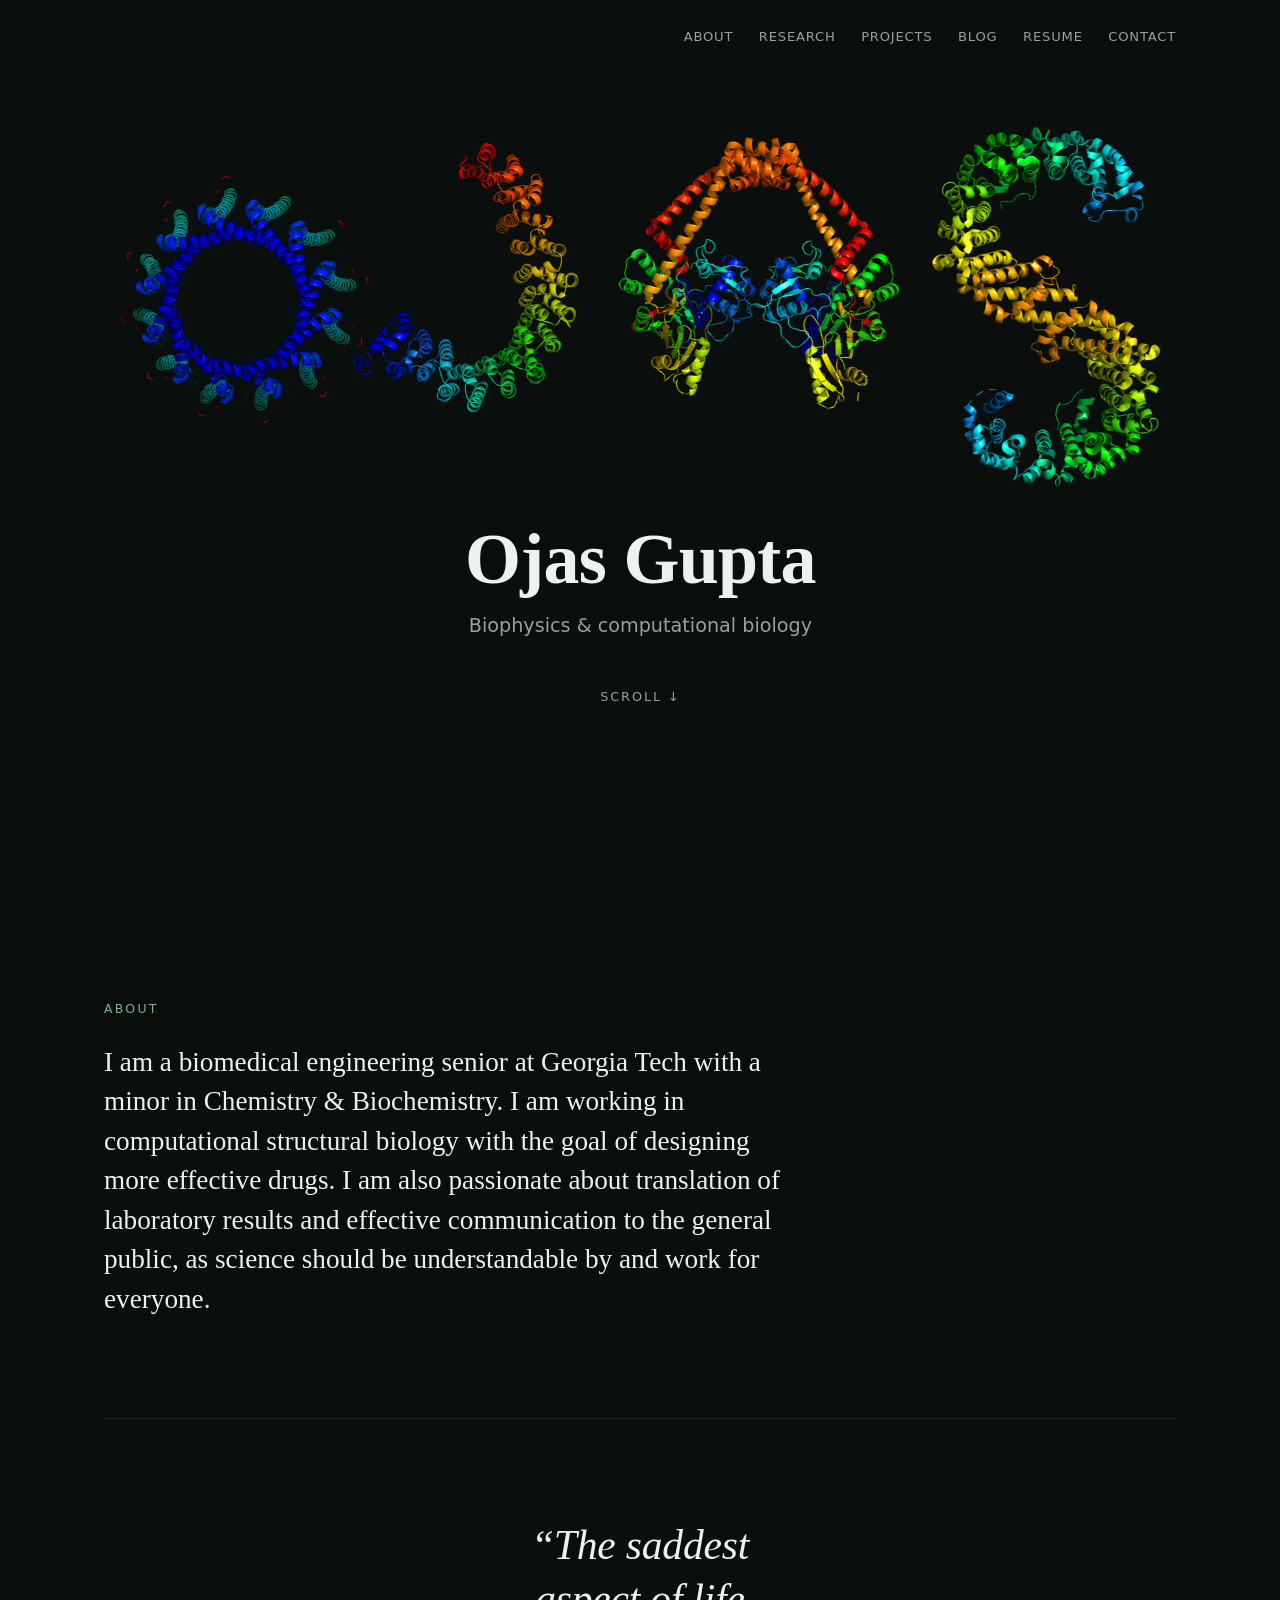
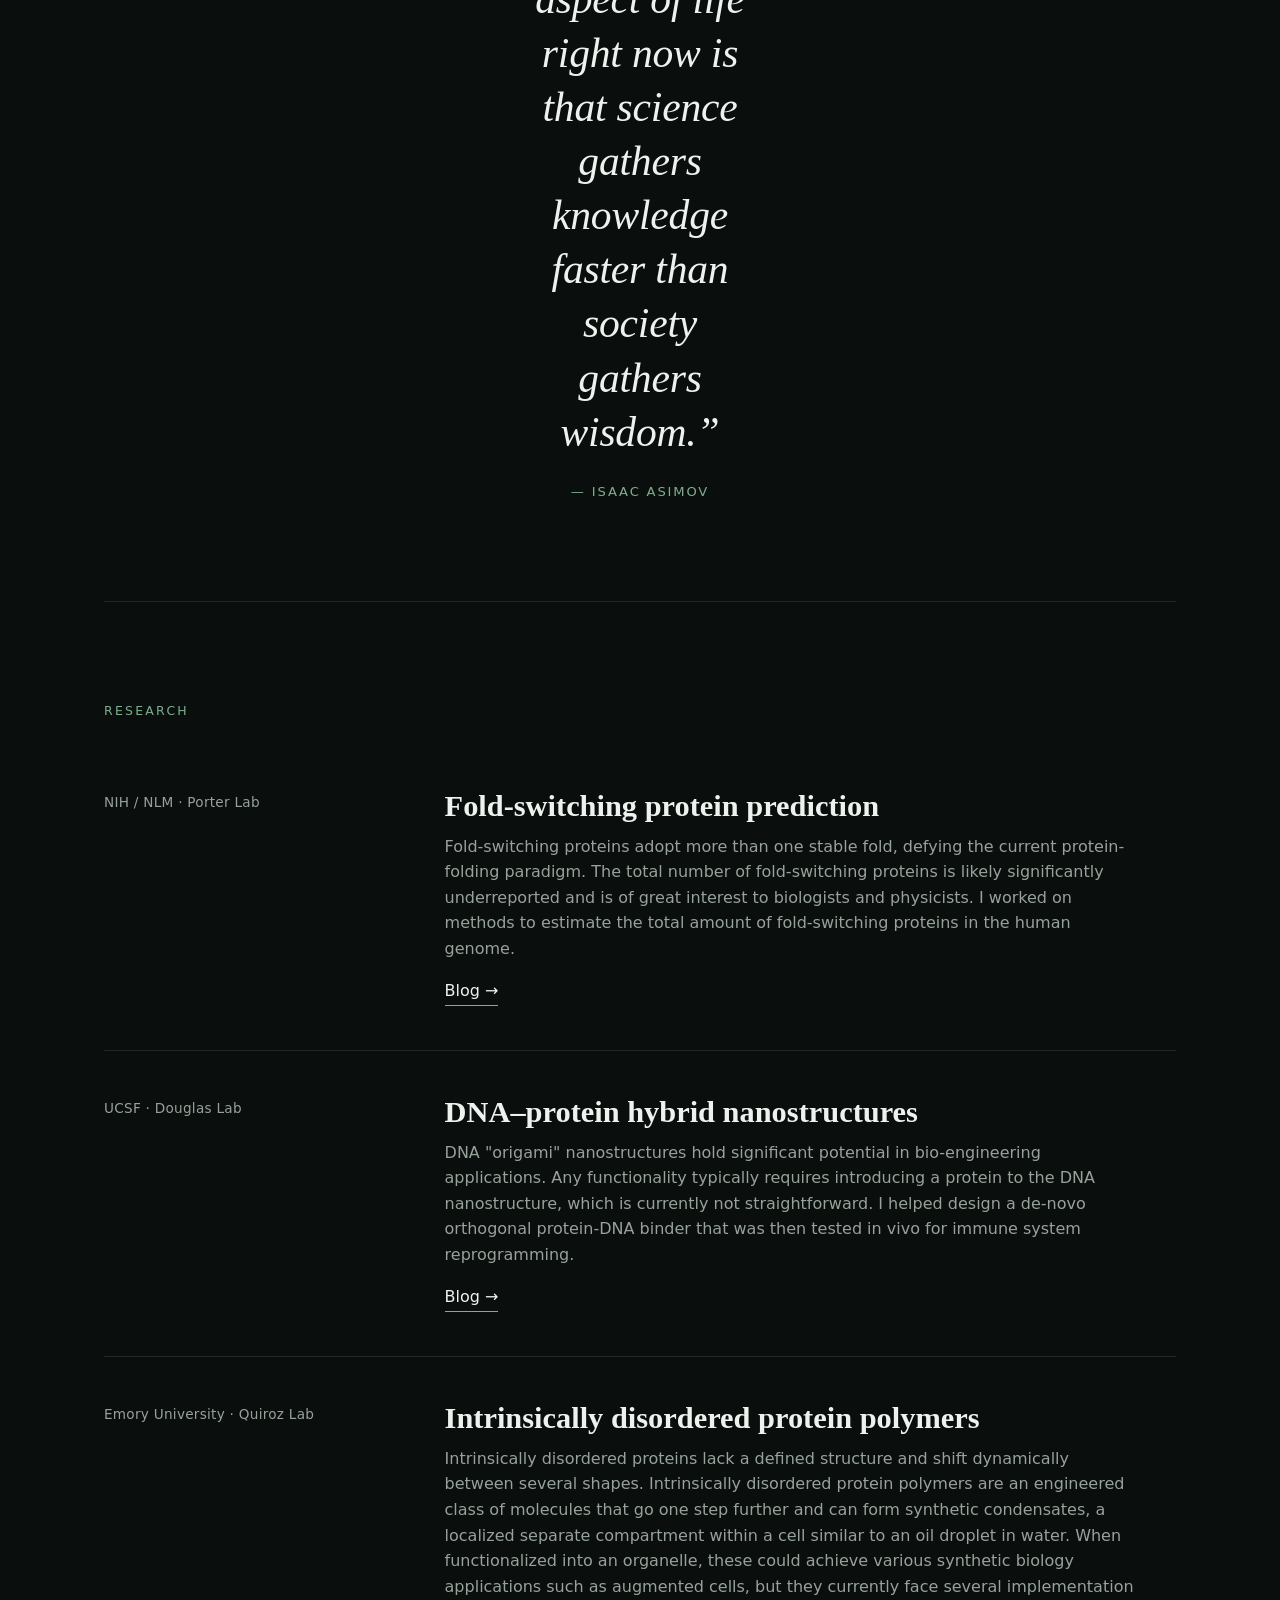
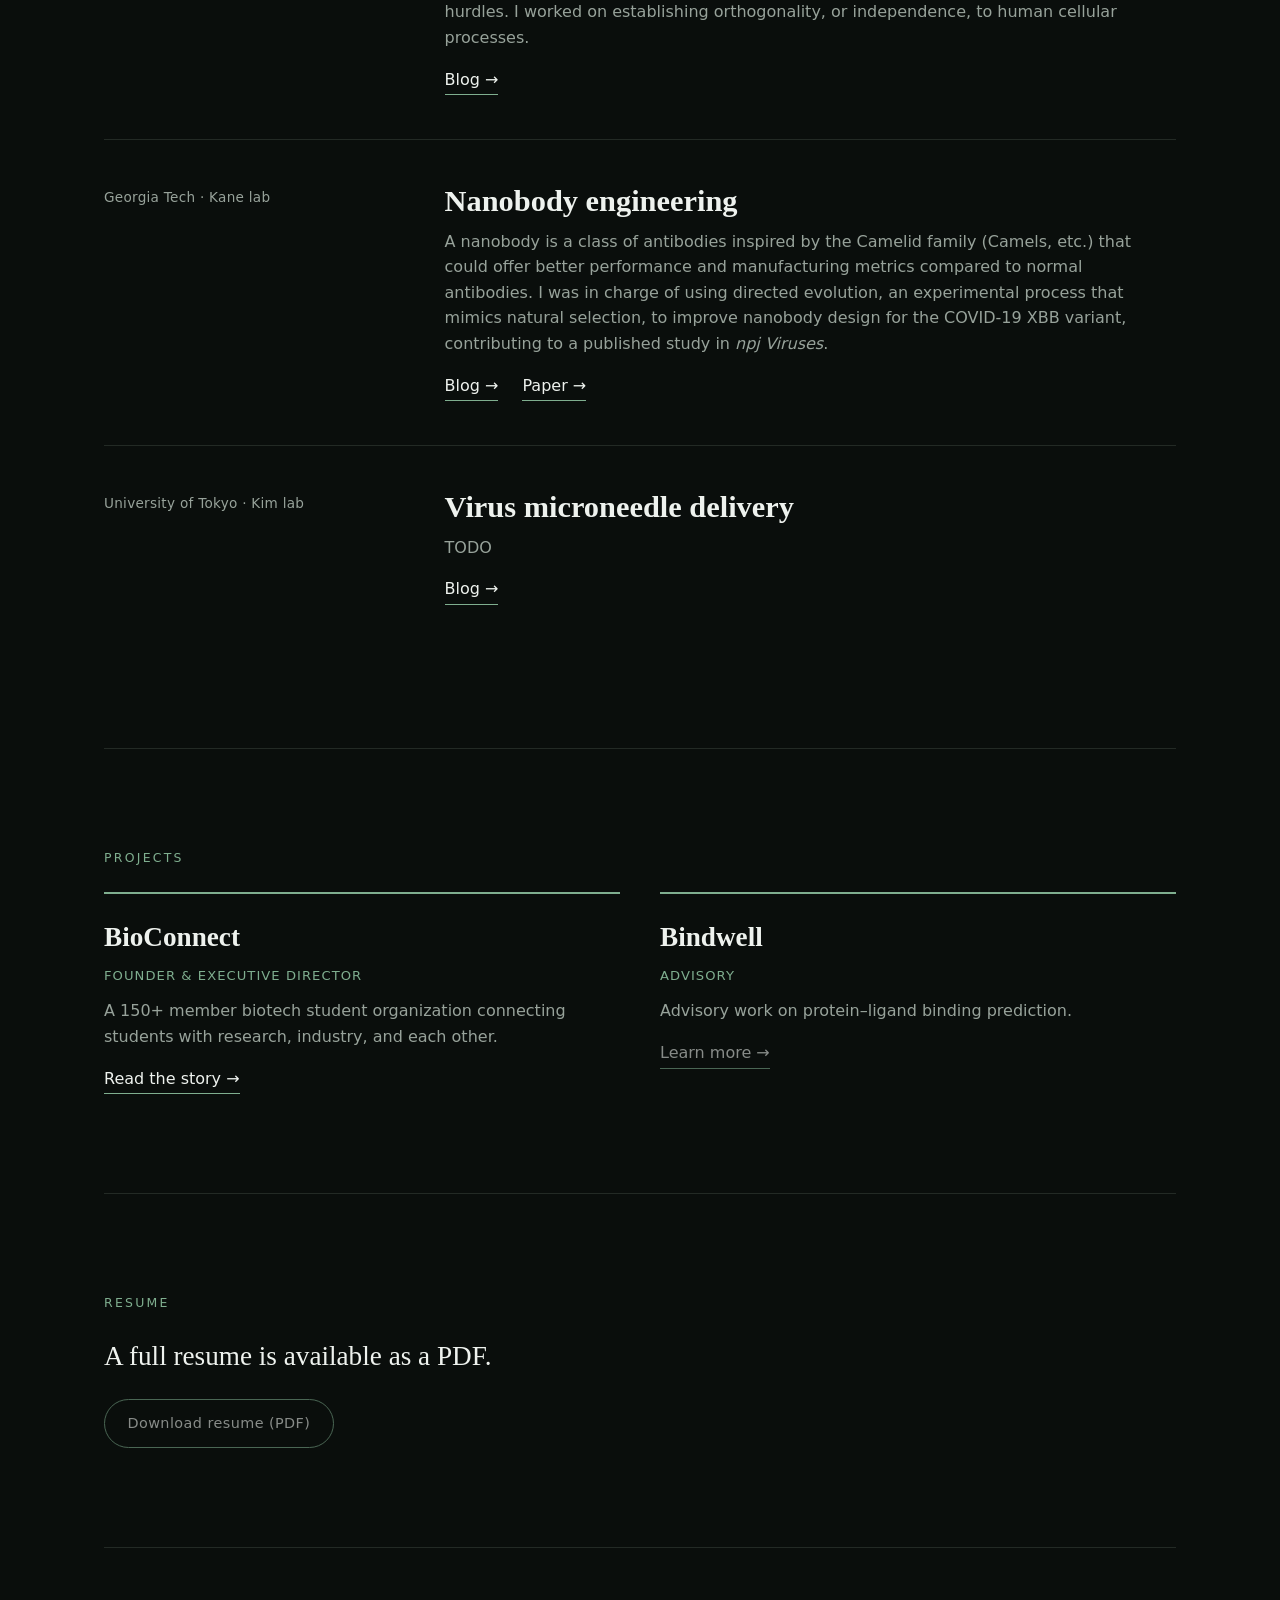
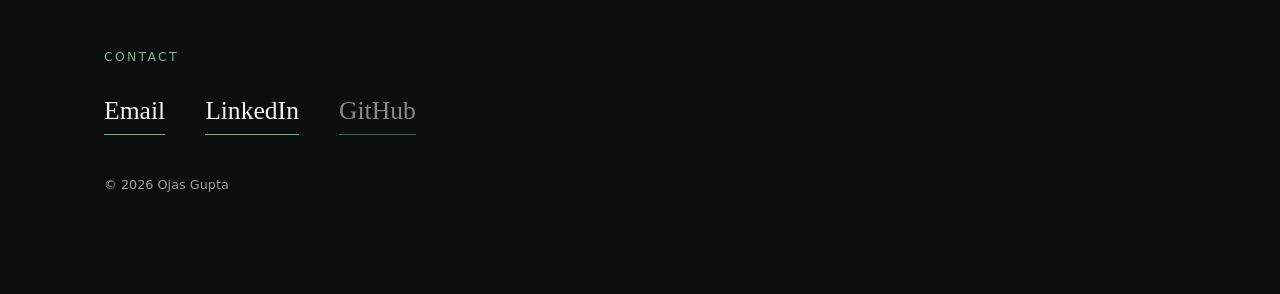
==== index.html @ cb32df33 "Fixed desktop viewing Widen main page content and hero on desktop" ====
<!doctype html>
<html lang="en">
<head>
  <meta charset="utf-8" />
  <meta name="viewport" content="width=device-width, initial-scale=1" />
  <title>Ojas Gupta</title>
  <meta name="description" content="Ojas Gupta — computational structural biology & protein machine learning." />
  <link rel="preconnect" href="https://fonts.googleapis.com" />
  <link rel="stylesheet" href="css/style.css?v=7" />
</head>
<body id="top">

  <!-- ============================================================
       HEADER BAR
       The morphing brand image (see #brand below) docks here on
       scroll. Nav links sit to the right.
       ============================================================ -->
  <header class="site-header" id="siteHeader">
    <div class="site-header__inner">
      <!-- The brand image is a separate fixed element (#brand) so it
           can morph between the hero and this bar. This span just
           reserves the space it lands in. -->
      <span class="site-header__brand-slot" aria-hidden="true"></span>
      <nav class="nav" aria-label="Primary">
        <a href="#about">About</a>
        <a href="#research">Research</a>
        <a href="#projects">Projects</a>
        <a href="blog.html">Blog</a>
        <a href="#resume">Resume</a>
        <a href="#contact">Contact</a>
      </nav>
    </div>
  </header>

  <!-- ============================================================
       MORPHING BRAND IMAGE
       Loads large on page load (top half of the screen); on scroll
       it shrinks and moves into the header bar. Clicking it returns
       to the top (home). Sizing/position is driven from main.js.
       ============================================================ -->
  <a class="brand" id="brand" href="#top" aria-label="Ojas Gupta — back to top">
    <!-- "OJAS" rendered as protein structures. Wide, transparent PNG.
         To swap: replace assets/images/ojas.png (any aspect ratio is fine —
         main.js reads the image's dimensions and sizes the morph to match). -->
    <img
      class="brand__img"
      id="brandImg"
      alt="OJAS spelled out in protein ribbon structures"
      decoding="async"
      src="assets/images/ojas.png?v=1"
    />
  </a>

  <!-- ============================================================
       HERO — reserves space for the large image and holds the
       name/tagline. The image itself is #brand, overlaid here.
       ============================================================ -->
  <section class="hero" id="hero">
    <div class="hero__slot" aria-hidden="true"></div>
    <div class="hero__text" id="heroText">
      <h1 class="hero__name">Ojas Gupta</h1>
      <p class="hero__tagline">
        Biophysics &amp; computational biology
      </p>
      <p class="hero__scroll">scroll ↓</p>
    </div>
  </section>

  <main class="content">

    <!-- ================= ABOUT ================= -->
    <section class="section section--about reveal" id="about">
      <p class="section__kicker">About</p>
      <p class="lede">
        I am a biomedical engineering senior at Georgia Tech with a minor
        in Chemistry &amp; Biochemistry. I am working in
        computational structural biology with the goal of designing more effective drugs.
        I am also passionate about translation of laboratory results and effective communication to the general public,
        as science should be understandable by and work for everyone.
      </p>
    </section>

    <!-- ================= QUOTE ================= -->
    <section class="section quote-section reveal" aria-label="Quote">
      <figure class="quote">
        <blockquote class="quote__text">The saddest aspect of life right now is that science gathers knowledge faster than society gathers wisdom.</blockquote>
        <figcaption class="quote__by">— Isaac Asimov</figcaption>
      </figure>
    </section>

    <!-- ================= RESEARCH ================= -->
    <section class="section section--research" id="research">
      <p class="section__kicker reveal">Research</p>

      <article class="entry reveal">
        <div class="entry__meta">
          <span class="entry__where">NIH / NLM · Porter Lab</span>
        </div>
        <div class="entry__body">
          <h3 class="entry__title">Fold-switching protein prediction</h3>
          <p>
            Fold-switching proteins adopt more than one stable fold, defying the current protein-folding paradigm. The total number of fold-switching proteins is likely significantly
            underreported and is of great interest to biologists and physicists. I worked on methods to estimate the total amount of fold-switching proteins in the human genome.
          </p>
          <!-- Funnels into the consolidated "research journey" post. -->
          <a class="link" href="blog/research-journey.html#fold-switching">Blog →</a>
        </div>
      </article>

      <article class="entry reveal">
        <div class="entry__meta">
          <span class="entry__where">UCSF · Douglas Lab</span>
        </div>
        <div class="entry__body">
          <h3 class="entry__title">DNA–protein hybrid nanostructures</h3>
          <p>
            DNA "origami" nanostructures hold significant potential in bio-engineering applications. Any functionality typically requires introducing a protein to the DNA
            nanostructure, which is currently not straightforward. I helped design a de-novo orthogonal protein-DNA binder that was then tested in vivo for immune system reprogramming.
          </p>
          <!-- Funnels into the consolidated "research journey" post. -->
          <a class="link" href="blog/research-journey.html#dna-protein">Blog →</a>
        </div>
      </article>

      <article class="entry reveal">
        <div class="entry__meta">
          <span class="entry__where">Emory University · Quiroz Lab</span>
        </div>
        <div class="entry__body">
          <h3 class="entry__title">Intrinsically disordered protein polymers</h3>
          <p>
            Intrinsically disordered proteins lack a defined structure and shift dynamically between several shapes. Intrinsically disordered protein polymers
            are an engineered class of molecules that go one step further and can form synthetic condensates, a localized separate compartment within a cell similar to an oil droplet in water.
            When functionalized into an organelle, these could achieve various synthetic biology applications such as augmented cells, but they currently face several implementation hurdles.
            I worked on establishing orthogonality, or independence, to human cellular processes.
          </p>
          <!-- Funnels into the consolidated "research journey" post. -->
          <a class="link" href="blog/research-journey.html#idp">Blog →</a>
        </div>
      </article>

      <article class="entry reveal">
        <div class="entry__meta">
          <span class="entry__where">Georgia Tech · Kane lab</span>
        </div>
        <div class="entry__body">
          <h3 class="entry__title">Nanobody engineering</h3>
          <p>
            A nanobody is a class of antibodies inspired by the Camelid family (Camels, etc.) that could offer better performance and manufacturing metrics compared to normal antibodies.
            I was in charge of using directed evolution, an experimental process that mimics natural selection, to improve nanobody design for 
            the COVID-19 XBB variant, contributing to a published study in
            <em>npj Viruses</em>.
          </p>
          <div class="entry__links">
            <a class="link" href="blog/research-journey.html#nanobody">Blog →</a>
            <a class="link" href="https://pubmed.ncbi.nlm.nih.gov/40295895/"
               target="_blank" rel="noopener">Paper →</a>
          </div>
        </div>
      </article>

      <article class="entry reveal">
        <div class="entry__meta">
          <span class="entry__where">University of Tokyo · Kim lab</span>
        </div>
        <div class="entry__body">
          <h3 class="entry__title">Virus microneedle delivery</h3>
          <p>
            TODO
          </p>
          <div class="entry__links">
            <a class="link" href="blog/research-journey.html#idp">Blog →</a>
          </div>
        </div>
      </article>
    </section>

    <!-- ================= PROJECTS ================= -->
    <section class="section section--projects" id="projects">
      <p class="section__kicker reveal">Projects</p>

      <div class="projects">
        <article class="project reveal">
          <h3 class="project__title">BioConnect</h3>
          <p class="project__role">Founder &amp; Executive Director</p>
          <p>
            A 150+ member biotech student organization connecting students
            with research, industry, and each other.
          </p>
          <!-- TODO: add the external BioConnect site link too, if desired. -->
          <a class="link" href="blog/bioconnect.html">Read the story →</a>
        </article>

        <article class="project reveal">
          <h3 class="project__title">Bindwell</h3>
          <p class="project__role">Advisory</p>
          <p>
            Advisory work on protein–ligand binding prediction.
          </p>
          <!-- TODO: link to Bindwell -->
          <a class="link" href="#" aria-disabled="true">Learn more →</a>
        </article>

        <!-- TODO: add additional side projects here -->
      </div>
    </section>

    <!-- ================= RESUME ================= -->
    <section class="section section--resume reveal" id="resume">
      <p class="section__kicker">Resume</p>
      <p class="lede">
        A full resume is available as a PDF.
      </p>
      <!-- TODO: drop the real PDF at assets/resume.pdf and point this there -->
      <a class="btn" href="#" aria-disabled="true" download>Download resume (PDF)</a>
      <!-- Alternatively embed a styled HTML resume or a <object> PDF viewer here. -->
    </section>

    <!-- ================= CONTACT / FOOTER ================= -->
    <footer class="section section--contact reveal" id="contact">
      <p class="section__kicker">Contact</p>
      <ul class="contact-list">
        <li><a class="link" href="mailto:ojasgupta1000@gmail.com">Email</a></li>
        <li><a class="link" href="https://www.linkedin.com/in/ojas--gupta/"
               target="_blank" rel="noopener">LinkedIn</a></li>
        <!-- TODO: add real GitHub URL -->
        <li><a class="link" href="#" aria-disabled="true">GitHub</a></li>
      </ul>
      <p class="colophon">© <span id="year"></span> Ojas Gupta</p>
    </footer>

  </main>

  <script src="js/main.js?v=4" defer></script>
</body>
</html>
---- css/style.css ----
/* =============================================================
   Ojas Gupta — personal site
   Plain CSS, no build step. Dark editorial theme.
   Colors are placeholders (neutral dark) until a real accent is
   pulled from the hero image. Tweak the custom properties below.
   ============================================================= */

:root {
  --bg: #0a0e0c;
  --bg-elev: #10161200;      /* header bg (alpha driven by JS on scroll) */
  --fg: #eef2ee;
  --fg-dim: #97a29a;
  --hairline: #232a25;
  --accent: #7fae8f;          /* TODO: replace with a hue pulled from the image */

  /* Geometry shared with main.js (kept in sync on resize). */
  --header-h: 64px;
  /* Hero brand image geometry — all set by main.js from the image's
     own aspect ratio (the mark is wide, not square). */
  --big-w: 640px;             /* large hero image width */
  --big-h: 222px;             /* large hero image height */
  --dock-w: 128px;            /* docked (header) logo width */
  --slot-mt: 3rem;            /* top margin above the hero image */
  --header-pad: var(--header-h); /* actual header height (grows if nav wraps) */
  --content-pad: clamp(1.25rem, 5vw, 4rem);
  --maxw: 760px;

  --serif: Georgia, "Times New Roman", serif;
  --sans: system-ui, -apple-system, "Segoe UI", Roboto, sans-serif;
}

* { margin: 0; box-sizing: border-box; }

html { scroll-behavior: smooth; }

body {
  background: var(--bg);
  color: var(--fg);
  font-family: var(--sans);
  line-height: 1.6;
  -webkit-font-smoothing: antialiased;
  overflow-x: hidden;
}

a { color: inherit; }

/* =============================================================
   HEADER BAR
   ============================================================= */
.site-header {
  position: fixed;
  inset: 0 0 auto 0;
  min-height: var(--header-h);   /* grows if the nav wraps on narrow screens */
  z-index: 100;
  background: rgba(12, 17, 14, 0);       /* alpha set via JS (.scrolled) */
  border-bottom: 1px solid transparent;
  transition: background 0.25s ease, border-color 0.25s ease;
}
.site-header.scrolled {
  background: rgba(12, 17, 14, 0.82);
  backdrop-filter: blur(10px);
  -webkit-backdrop-filter: blur(10px);
  border-bottom-color: var(--hairline);
}

.site-header__inner {
  min-height: var(--header-h);
  max-width: 1200px;              /* wider than the content column so the
                                     wide logo + nav fit on one line */
  margin: 0 auto;
  padding: 8px var(--content-pad);
  display: flex;
  align-items: center;
  justify-content: space-between;
  gap: 1rem;
}

/* Reserves the width the docked brand image occupies so nav never
   slides under it. Width tracks the small (docked) image size. */
.site-header__brand-slot {
  flex: 0 0 auto;
  width: var(--dock-w);
  height: calc(var(--header-h) - 16px);
}

.nav {
  display: flex;
  flex-wrap: wrap;
  justify-content: flex-end;
  gap: clamp(0.75rem, 2.5vw, 1.6rem);
  font-size: 0.82rem;
  letter-spacing: 0.06em;
  text-transform: uppercase;
}
.nav a {
  text-decoration: none;
  color: var(--fg-dim);
  padding: 0.25rem 0;
  transition: color 0.2s ease;
}
.nav a:hover,
.nav a:focus-visible { color: var(--fg); }

/* =============================================================
   MORPHING BRAND IMAGE
   Fixed element; width/height/left/top are written by main.js as
   a function of scroll progress (hero → header).
   ============================================================= */
.brand {
  position: fixed;
  top: 0;
  left: 0;
  width: var(--big-w);
  height: var(--big-h);
  z-index: 110;
  display: block;
  will-change: width, height, left, top;
  -webkit-tap-highlight-color: transparent;
}
.brand:focus-visible {
  outline: 2px solid var(--accent);
  outline-offset: 6px;
  border-radius: 6px;
}
.brand__img {
  width: 100%;
  height: 100%;
  object-fit: contain;   /* wide transparent mark — never crop it */
  display: block;
}

/* =============================================================
   HERO
   ============================================================= */
.hero {
  position: relative;
  min-height: 100vh;
  padding-top: var(--header-pad);
  display: flex;
  flex-direction: column;
  align-items: center;
  justify-content: flex-start;
  text-align: center;
}

/* Invisible spacer matching the large image so the name/tagline
   flow below it. Tracks the image's width/height. */
.hero__slot {
  flex: 0 0 auto;
  width: var(--big-w);
  height: var(--big-h);
  margin-top: var(--slot-mt);
}

.hero__text {
  padding: clamp(1.5rem, 4vh, 2.5rem) var(--content-pad) 0;
  will-change: opacity, transform;
}
.hero__name {
  font-family: var(--serif);
  font-weight: 700;
  font-size: clamp(2.4rem, 8vw, 4.5rem);
  line-height: 1.02;
  letter-spacing: -0.01em;
}
.hero__tagline {
  margin-top: 0.9rem;
  color: var(--fg-dim);
  font-size: clamp(0.95rem, 2.6vw, 1.2rem);
  max-width: 34ch;
  margin-inline: auto;
}
.hero__scroll {
  margin-top: clamp(1.5rem, 5vh, 3rem);
  font-size: 0.8rem;
  letter-spacing: 0.15em;
  text-transform: uppercase;
  color: var(--fg-dim);
}

/* =============================================================
   CONTENT SECTIONS — editorial, continuous scroll
   ============================================================= */
.content {
  max-width: var(--maxw);
  margin: 0 auto;
  padding: 0 var(--content-pad);
}

.section {
  padding: clamp(3.5rem, 11vh, 7rem) 0;
  border-top: 1px solid var(--hairline);
}
.section:first-child { border-top: none; }

.section__kicker {
  font-size: 0.78rem;
  letter-spacing: 0.18em;
  text-transform: uppercase;
  color: var(--accent);
  margin-bottom: 1.5rem;
}

.lede {
  font-family: var(--serif);
  font-size: clamp(1.25rem, 3.4vw, 1.7rem);
  line-height: 1.45;
  max-width: 30ch;
  color: var(--fg);
}
.section--about .lede { max-width: 40ch; }

/* Pull quote — a thematic epigraph between sections */
.quote-section { text-align: center; }
.quote {
  margin: 0 auto;
  max-width: 24ch;
}
.quote__text {
  font-family: var(--serif);
  font-style: italic;
  font-weight: 500;
  font-size: clamp(1.6rem, 4.5vw, 2.6rem);
  line-height: 1.3;
  letter-spacing: -0.005em;
  text-wrap: balance;
}
.quote__text::before { content: "\201C"; }
.quote__text::after  { content: "\201D"; }
.quote__by {
  margin-top: 1.4rem;
  font-size: 0.82rem;
  letter-spacing: 0.14em;
  text-transform: uppercase;
  color: var(--accent);
}

/* Research — asymmetric two-column entries that stack on mobile */
.entry {
  display: grid;
  grid-template-columns: minmax(120px, 0.4fr) 1fr;
  gap: clamp(1rem, 4vw, 3rem);
  padding: clamp(1.75rem, 5vh, 2.75rem) 0;
  border-top: 1px solid var(--hairline);
}
.section--research .section__kicker + .entry { border-top: none; }
.entry__where {
  font-size: 0.85rem;
  color: var(--fg-dim);
  letter-spacing: 0.02em;
}
.entry__title {
  font-family: var(--serif);
  font-size: clamp(1.3rem, 3.4vw, 1.9rem);
  font-weight: 600;
  margin-bottom: 0.6rem;
  line-height: 1.15;
}
.entry__body p { color: var(--fg-dim); max-width: 52ch; }
.entry__links {
  margin-top: 1rem;
  display: flex;
  flex-wrap: wrap;
  gap: 1.5rem;
}
.entry__links .link { margin-top: 0; }

/* Projects — light stacked cards, no heavy SaaS shadow */
.projects {
  display: grid;
  grid-template-columns: repeat(auto-fit, minmax(min(100%, 260px), 1fr));
  gap: clamp(1.25rem, 4vw, 2.5rem);
}
.project {
  padding-top: 1.4rem;
  border-top: 2px solid var(--accent);
}
.project__title {
  font-family: var(--serif);
  font-size: clamp(1.3rem, 3.4vw, 1.7rem);
  font-weight: 600;
}
.project__role {
  font-size: 0.82rem;
  text-transform: uppercase;
  letter-spacing: 0.08em;
  color: var(--accent);
  margin: 0.35rem 0 0.75rem;
}
.project p:not(.project__role) { color: var(--fg-dim); }

/* Links & buttons */
.link {
  display: inline-block;
  margin-top: 1rem;
  color: var(--fg);
  text-decoration: none;
  border-bottom: 1px solid var(--accent);
  padding-bottom: 2px;
  transition: color 0.2s ease, border-color 0.2s ease;
}
.link:hover, .link:focus-visible { color: var(--accent); }
.link[aria-disabled="true"] { opacity: 0.55; pointer-events: none; }

.btn {
  display: inline-block;
  margin-top: 1.4rem;
  padding: 0.75rem 1.4rem;
  border: 1px solid var(--accent);
  border-radius: 999px;
  color: var(--fg);
  text-decoration: none;
  font-size: 0.9rem;
  letter-spacing: 0.03em;
  transition: background 0.2s ease, color 0.2s ease;
}
.btn:hover, .btn:focus-visible { background: var(--accent); color: var(--bg); }
.btn[aria-disabled="true"] { opacity: 0.55; pointer-events: none; }

/* Contact */
.contact-list {
  list-style: none;
  display: flex;
  flex-wrap: wrap;
  gap: clamp(1.25rem, 5vw, 2.5rem);
  padding: 0;
  font-family: var(--serif);
  font-size: clamp(1.2rem, 3.4vw, 1.6rem);
}
.contact-list .link { margin-top: 0; }
.colophon {
  margin-top: 2.5rem;
  font-size: 0.8rem;
  color: var(--fg-dim);
}

/* =============================================================
   BLOG — index page + individual posts
   These pages have no hero; the brand stays docked in the header,
   so content needs top clearance below the fixed bar.
   ============================================================= */
.page {
  max-width: var(--maxw);
  margin: 0 auto;
  padding: calc(var(--header-pad) + clamp(2.5rem, 8vh, 5rem))
           var(--content-pad) clamp(4rem, 12vh, 7rem);
}

.page__title {
  font-family: var(--serif);
  font-weight: 700;
  font-size: clamp(2.2rem, 7vw, 3.6rem);
  line-height: 1.05;
  letter-spacing: -0.01em;
}
.page__intro {
  margin-top: 1rem;
  color: var(--fg-dim);
  max-width: 46ch;
  font-size: clamp(1rem, 2.6vw, 1.15rem);
}

/* Post list, newest first */
.posts { margin-top: clamp(2.5rem, 8vh, 4.5rem); }
.post-item {
  display: block;
  text-decoration: none;
  padding: clamp(1.5rem, 4vh, 2.25rem) 0;
  border-top: 1px solid var(--hairline);
  transition: border-color 0.2s ease;
}
.post-item:hover,
.post-item:focus-visible { border-top-color: var(--accent); }
.post-item__date {
  font-size: 0.78rem;
  letter-spacing: 0.14em;
  text-transform: uppercase;
  color: var(--accent);
}
.post-item__pin {
  display: inline-block;
  margin-left: 0.5rem;
  padding: 0.1rem 0.5rem;
  border: 1px solid var(--accent);
  border-radius: 999px;
  font-size: 0.62rem;
  letter-spacing: 0.1em;
  color: var(--accent);
  vertical-align: middle;
}
.post-item__title {
  font-family: var(--serif);
  font-size: clamp(1.4rem, 4vw, 2rem);
  font-weight: 600;
  margin: 0.4rem 0 0.5rem;
  line-height: 1.15;
  color: var(--fg);
}
.post-item__excerpt { color: var(--fg-dim); max-width: 60ch; }

/* Subscribe box */
.subscribe {
  margin-top: clamp(3rem, 9vh, 5.5rem);
  padding: clamp(1.5rem, 5vw, 2.5rem);
  border: 1px solid var(--hairline);
  border-radius: 16px;
  background: rgba(255, 255, 255, 0.02);
}
.subscribe__title {
  font-family: var(--serif);
  font-size: clamp(1.4rem, 4vw, 2rem);
  font-weight: 600;
  line-height: 1.1;
}
.subscribe__note {
  margin-top: 0.6rem;
  color: var(--fg-dim);
  max-width: 46ch;
}
.subscribe__form {
  display: flex;
  flex-wrap: wrap;
  gap: 0.75rem;
  margin-top: 1.4rem;
}
.subscribe__input {
  flex: 1 1 240px;
  min-width: 0;
  background: var(--bg);
  color: var(--fg);
  border: 1px solid var(--hairline);
  border-radius: 999px;
  padding: 0.7rem 1.1rem;
  font: inherit;
  font-size: 0.95rem;
}
.subscribe__input:focus-visible {
  outline: 2px solid var(--accent);
  outline-offset: 1px;
}
.subscribe__btn {
  flex: 0 0 auto;
  background: var(--accent);
  color: var(--bg);
  border: none;
  border-radius: 999px;
  padding: 0.7rem 1.5rem;
  font: inherit;
  font-size: 0.9rem;
  letter-spacing: 0.02em;
  cursor: pointer;
  transition: filter 0.2s ease;
}
.subscribe__btn:hover { filter: brightness(1.08); }
.subscribe__btn:disabled { opacity: 0.6; cursor: default; }

/* Individual post */
.post__date {
  font-size: 0.8rem;
  letter-spacing: 0.14em;
  text-transform: uppercase;
  color: var(--accent);
}
.post__title {
  font-family: var(--serif);
  font-weight: 700;
  font-size: clamp(2rem, 6vw, 3.2rem);
  line-height: 1.08;
  margin: 0.6rem 0 0.4rem;
}
.post__where { color: var(--fg-dim); font-size: 0.95rem; }
.post__body {
  margin-top: clamp(2rem, 6vh, 3rem);
  font-size: clamp(1.05rem, 2.6vw, 1.2rem);
  line-height: 1.7;
}
.post__body > * + * { margin-top: 1.25rem; }
.post__body h2 {
  font-family: var(--serif);
  font-size: clamp(1.4rem, 4vw, 1.9rem);
  margin-top: 2.5rem;
}
.back-link {
  display: inline-block;
  margin-top: clamp(3rem, 8vh, 5rem);
  color: var(--fg-dim);
  text-decoration: none;
  font-size: 0.9rem;
  letter-spacing: 0.04em;
}
.back-link:hover, .back-link:focus-visible { color: var(--fg); }

/* =============================================================
   READER COMMENTS (see js/comments.js)
   ============================================================= */
.comment-highlight {
  background: color-mix(in srgb, var(--accent) 26%, transparent);
  color: inherit;
  border-radius: 2px;
  box-shadow: 0 1px 0 var(--accent);
  cursor: pointer;
  padding: 0 1px;
}
.comment-highlight:hover {
  background: color-mix(in srgb, var(--accent) 40%, transparent);
}

/* Floating "Comment" affordance shown on text selection */
.cmt-btn {
  position: absolute;
  z-index: 200;
  font-family: var(--sans);
  font-size: 0.8rem;
  letter-spacing: 0.02em;
  color: var(--bg);
  background: var(--accent);
  border: none;
  border-radius: 999px;
  padding: 0.4rem 0.85rem;
  cursor: pointer;
  box-shadow: 0 6px 18px rgba(0, 0, 0, 0.45);
  white-space: nowrap;
}
.cmt-btn:hover { filter: brightness(1.08); }

/* Popover: write a comment, or read an existing one */
.cmt-pop {
  position: absolute;
  z-index: 210;
  width: min(300px, calc(100vw - 24px));
  background: #12181499;
  background: rgba(18, 24, 20, 0.98);
  border: 1px solid var(--hairline);
  border-radius: 12px;
  padding: 0.85rem;
  box-shadow: 0 18px 50px rgba(0, 0, 0, 0.55);
  backdrop-filter: blur(8px);
  -webkit-backdrop-filter: blur(8px);
}
.cmt-input {
  width: 100%;
  resize: vertical;
  min-height: 3.2rem;
  background: var(--bg);
  color: var(--fg);
  border: 1px solid var(--hairline);
  border-radius: 8px;
  padding: 0.55rem 0.65rem;
  font: inherit;
  font-size: 0.95rem;
  line-height: 1.4;
}
.cmt-input:focus-visible { outline: 2px solid var(--accent); outline-offset: 1px; }
.cmt-pop__row {
  display: flex;
  align-items: center;
  justify-content: space-between;
  margin-top: 0.6rem;
  gap: 0.75rem;
}
.cmt-hint { font-size: 0.72rem; color: var(--fg-dim); letter-spacing: 0.03em; }
.cmt-send {
  font-family: var(--sans);
  font-size: 0.82rem;
  letter-spacing: 0.03em;
  color: var(--bg);
  background: var(--accent);
  border: none;
  border-radius: 999px;
  padding: 0.4rem 1rem;
  cursor: pointer;
}
.cmt-send:hover { filter: brightness(1.08); }

.cmt-pop--read { width: min(300px, calc(100vw - 24px)); }
.cmt-read__label {
  font-size: 0.7rem;
  text-transform: uppercase;
  letter-spacing: 0.12em;
  color: var(--accent);
  margin-bottom: 0.4rem;
}
.cmt-read {
  color: var(--fg);
  font-size: 0.95rem;
  line-height: 1.5;
  white-space: pre-wrap;
  overflow-wrap: anywhere;
}

/* Confirmation toast */
.cmt-toast {
  position: fixed;
  z-index: 300;
  left: 50%;
  bottom: 1.5rem;
  transform: translate(-50%, 1rem);
  max-width: calc(100vw - 32px);
  background: var(--accent);
  color: var(--bg);
  font-size: 0.9rem;
  font-weight: 500;
  letter-spacing: 0.01em;
  padding: 0.7rem 1.15rem;
  border-radius: 999px;
  box-shadow: 0 12px 34px rgba(0, 0, 0, 0.5);
  opacity: 0;
  pointer-events: none;
  transition: opacity 0.28s ease, transform 0.28s ease;
}
.cmt-toast.show { opacity: 1; transform: translate(-50%, 0); }

@media (prefers-reduced-motion: reduce) {
  .cmt-toast { transition: opacity 0.001s; transform: translate(-50%, 0); }
}

/* =============================================================
   SCROLL REVEALS (progressive enhancement via IntersectionObserver)
   Elements start hidden only if JS marks the document ready.
   ============================================================= */
.js .reveal {
  opacity: 0;
  transform: translateY(18px);
  transition: opacity 0.6s ease, transform 0.6s ease;
}
.js .reveal.in {
  opacity: 1;
  transform: none;
}

/* =============================================================
   RESPONSIVE
   ============================================================= */
@media (max-width: 620px) {
  .entry { grid-template-columns: 1fr; gap: 0.5rem; }
  .nav { font-size: 0.72rem; letter-spacing: 0.04em; }
}

@media (max-width: 400px) {
  .nav { gap: 0.7rem; }
}

/* =============================================================
   DESKTOP — let the main page use more horizontal space.
   Only applies at >=1024px, so the tablet (768) and mobile (375)
   layouts above are untouched. Blog pages (.page) keep their
   narrow reading width for legibility.
   ============================================================= */
@media (min-width: 1024px) {
  .content { max-width: 1200px; }        /* aligns with the header bar */
  .section--about .lede { max-width: 52ch; }
  .lede { max-width: 42ch; }
  .entry__body p { max-width: 68ch; }
  .project p:not(.project__role) { max-width: 48ch; }
  .hero__tagline { max-width: 40ch; }
}

/* =============================================================
   ACCESSIBILITY — respect reduced motion
   No scroll-linked morph, no smooth scroll, no reveal transitions.
   main.js reads this and locks the image docked in the header.
   ============================================================= */
@media (prefers-reduced-motion: reduce) {
  html { scroll-behavior: auto; }
  .brand { transition: none; will-change: auto; }
  .js .reveal { opacity: 1; transform: none; transition: none; }
  .hero__scroll { display: none; }
}
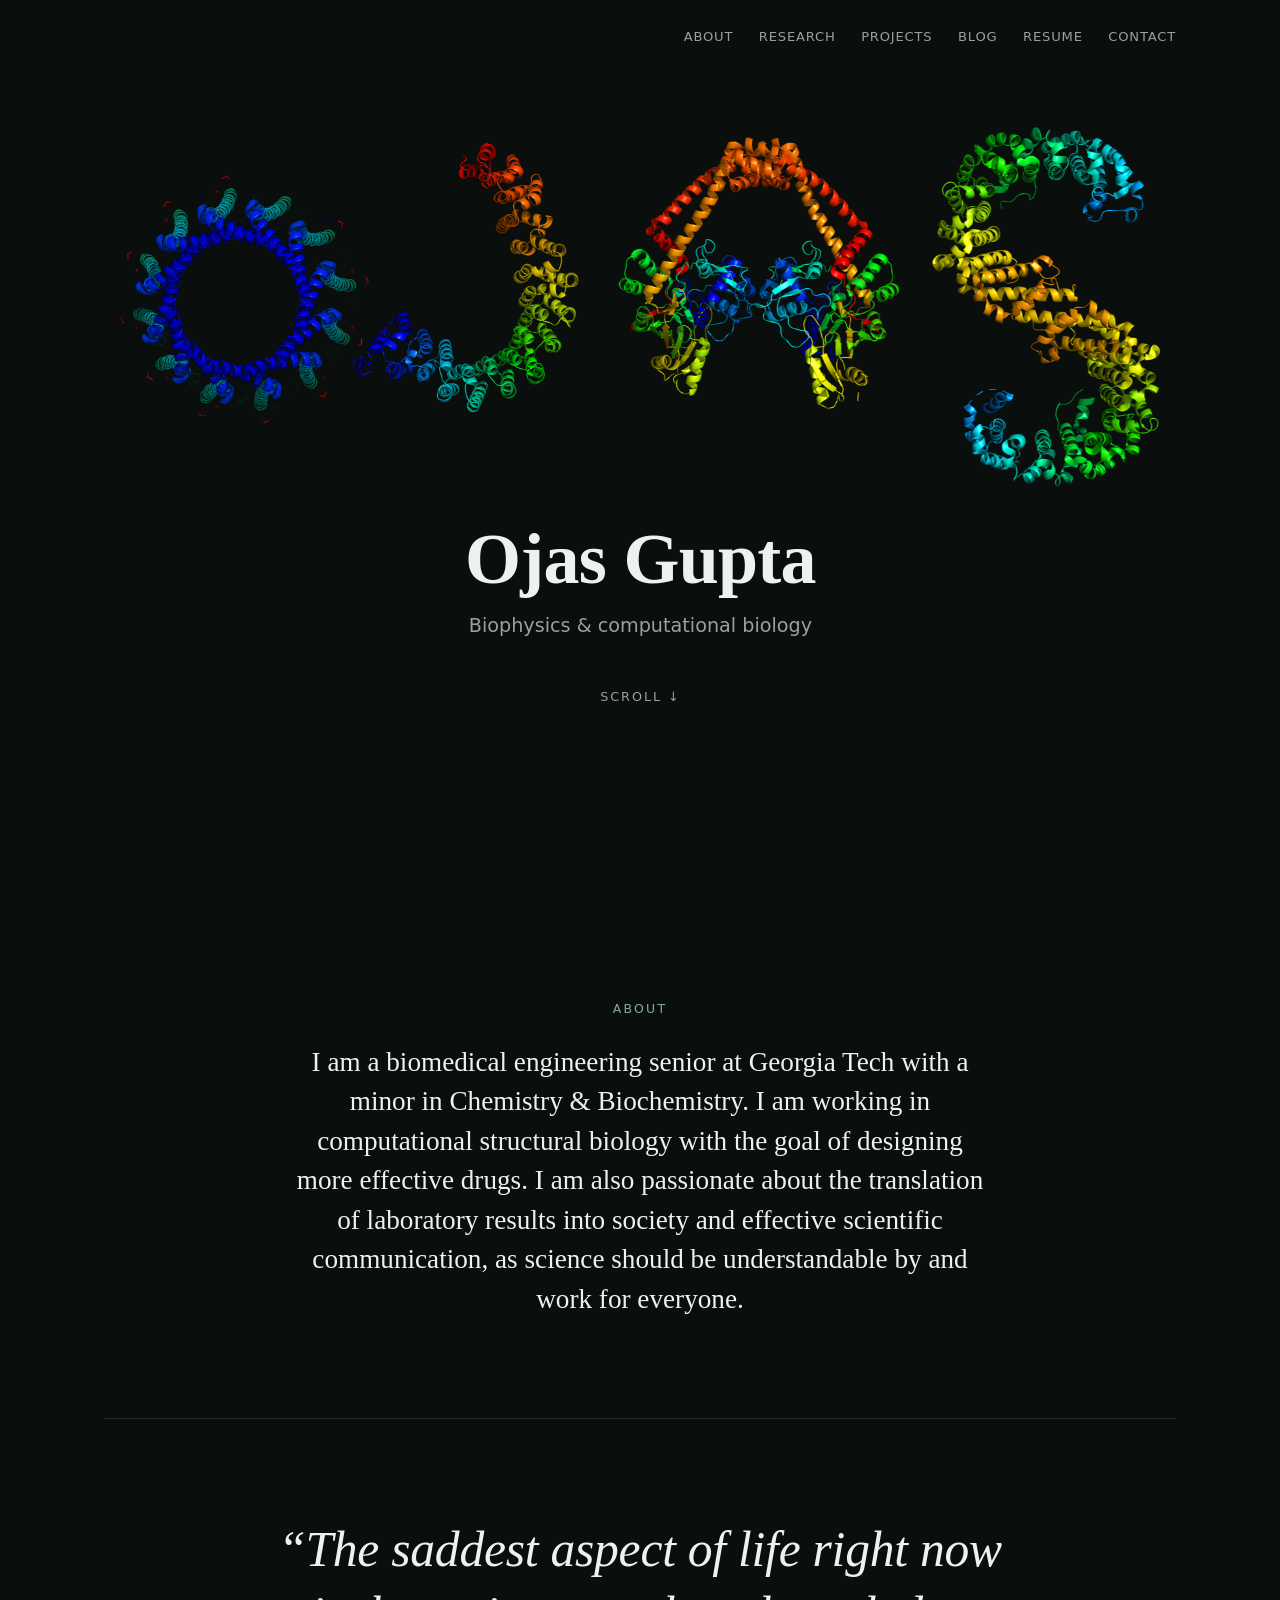
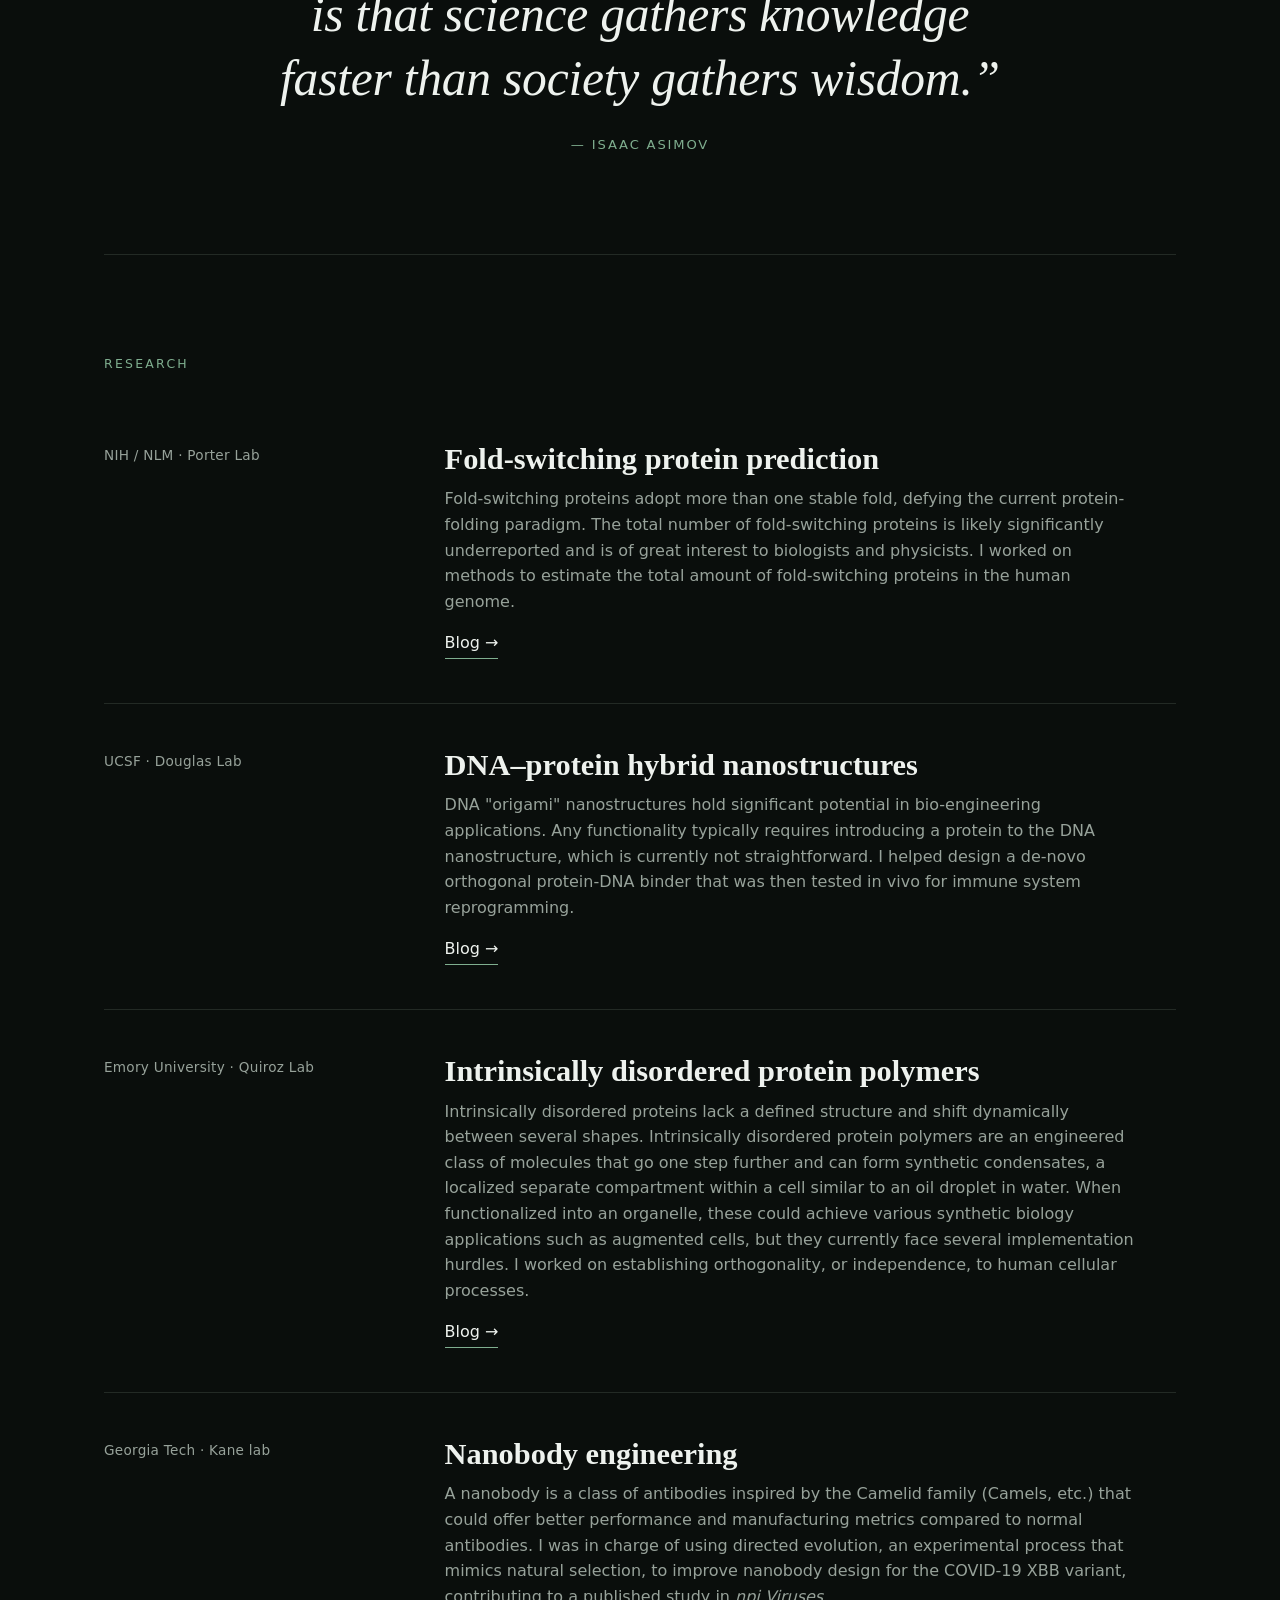
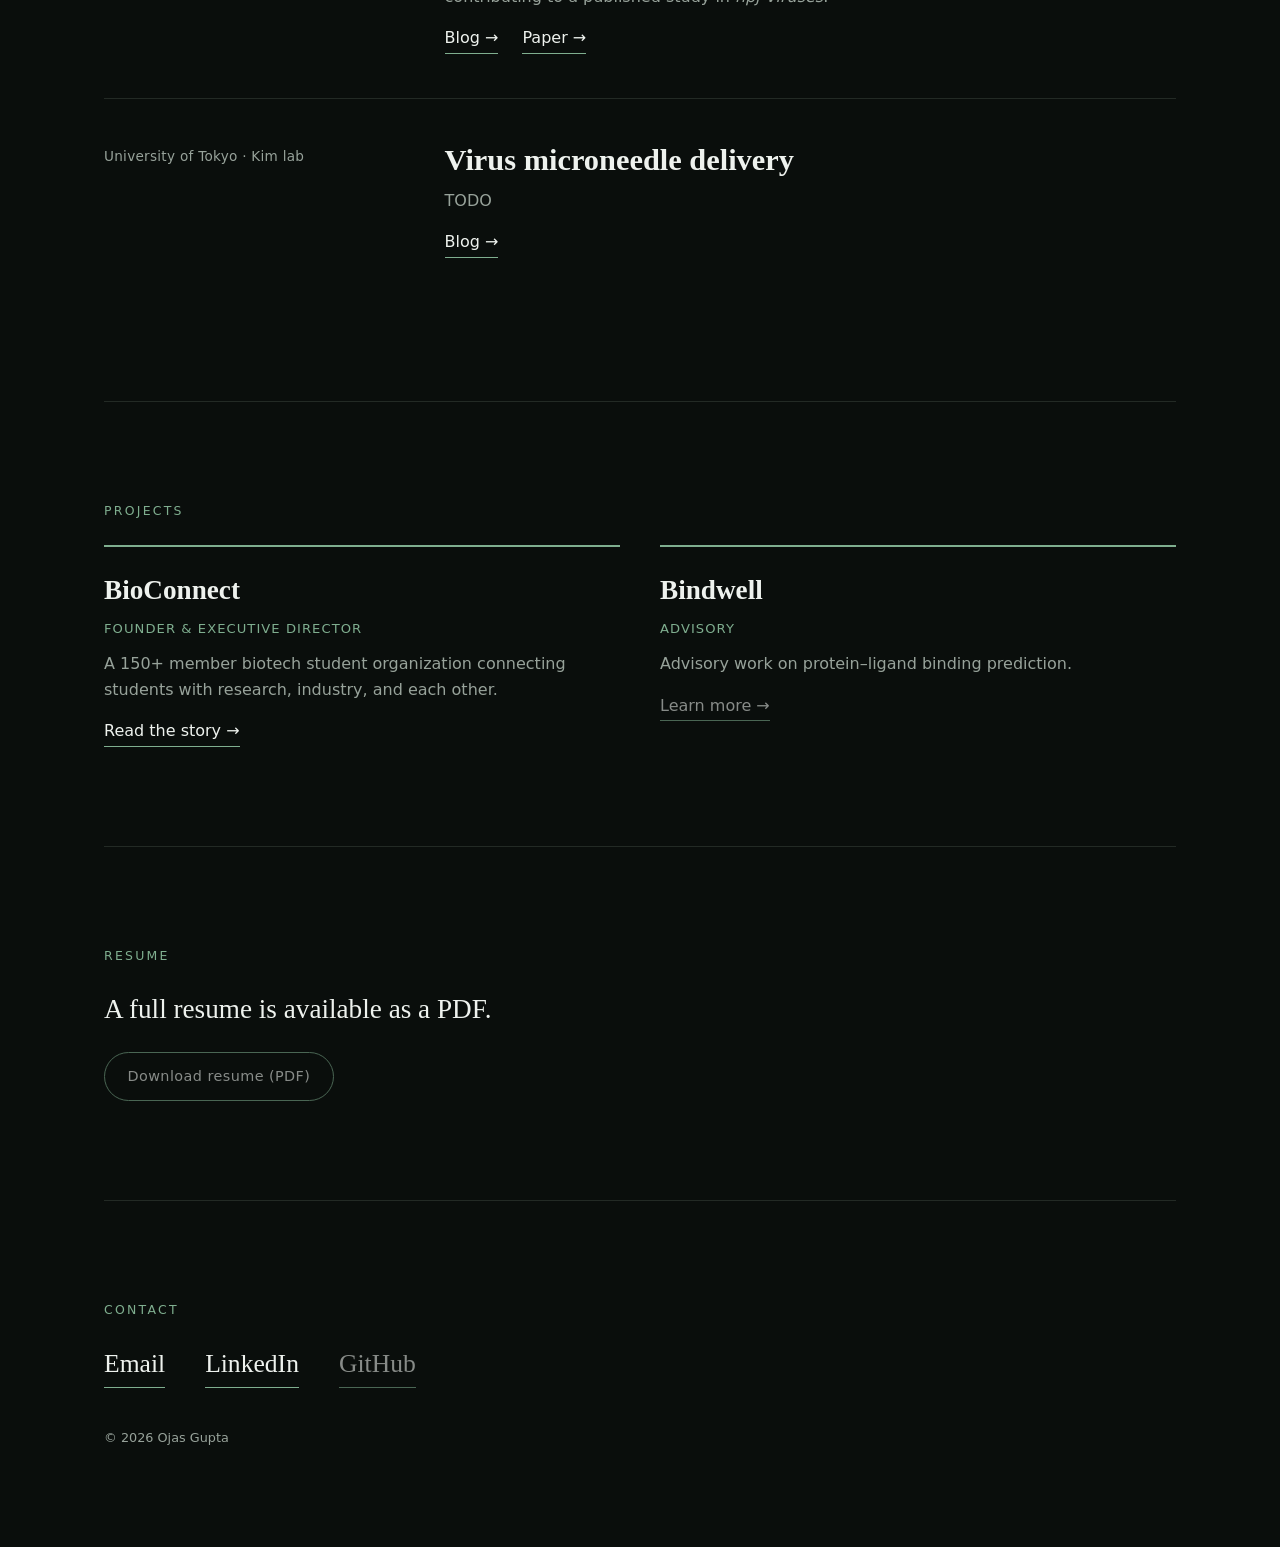
==== commit f9be1718: "Updated desktop and intro blog post" ====
--- a/index.html
+++ b/index.html
@@ -6,7 +6,7 @@
   <title>Ojas Gupta</title>
   <meta name="description" content="Ojas Gupta — computational structural biology & protein machine learning." />
   <link rel="preconnect" href="https://fonts.googleapis.com" />
-  <link rel="stylesheet" href="css/style.css?v=7" />
+  <link rel="stylesheet" href="css/style.css?v=9" />
 </head>
 <body id="top">
 
@@ -75,7 +75,7 @@
         I am a biomedical engineering senior at Georgia Tech with a minor
         in Chemistry &amp; Biochemistry. I am working in
         computational structural biology with the goal of designing more effective drugs.
-        I am also passionate about translation of laboratory results and effective communication to the general public,
+        I am also passionate about the translation of laboratory results into society and effective scientific communication,
         as science should be understandable by and work for everyone.
       </p>
     </section>
--- a/css/style.css
+++ b/css/style.css
@@ -208,19 +208,18 @@
   max-width: 30ch;
   color: var(--fg);
 }
-.section--about .lede { max-width: 40ch; }
-
-/* Pull quote — a thematic epigraph between sections */
+.section--about { text-align: center; }
+.section--about .lede { max-width: 40ch; margin-inline: auto; }
+
+/* Pull quote — a thematic epigraph between sections. Spans the full
+   content width. */
 .quote-section { text-align: center; }
-.quote {
-  margin: 0 auto;
-  max-width: 24ch;
-}
+.quote { margin: 0; max-width: none; }
 .quote__text {
   font-family: var(--serif);
   font-style: italic;
   font-weight: 500;
-  font-size: clamp(1.6rem, 4.5vw, 2.6rem);
+  font-size: clamp(1.7rem, 4.2vw, 3.1rem);
   line-height: 1.3;
   letter-spacing: -0.005em;
   text-wrap: balance;
@@ -480,6 +479,15 @@
   font-size: clamp(1.4rem, 4vw, 1.9rem);
   margin-top: 2.5rem;
 }
+/* Reference / citation block */
+.post__cite {
+  font-size: 0.92rem;
+  line-height: 1.6;
+  color: var(--fg-dim);
+  border-left: 2px solid var(--hairline);
+  padding-left: 1rem;
+}
+.post__cite a { overflow-wrap: anywhere; }
 .back-link {
   display: inline-block;
   margin-top: clamp(3rem, 8vh, 5rem);
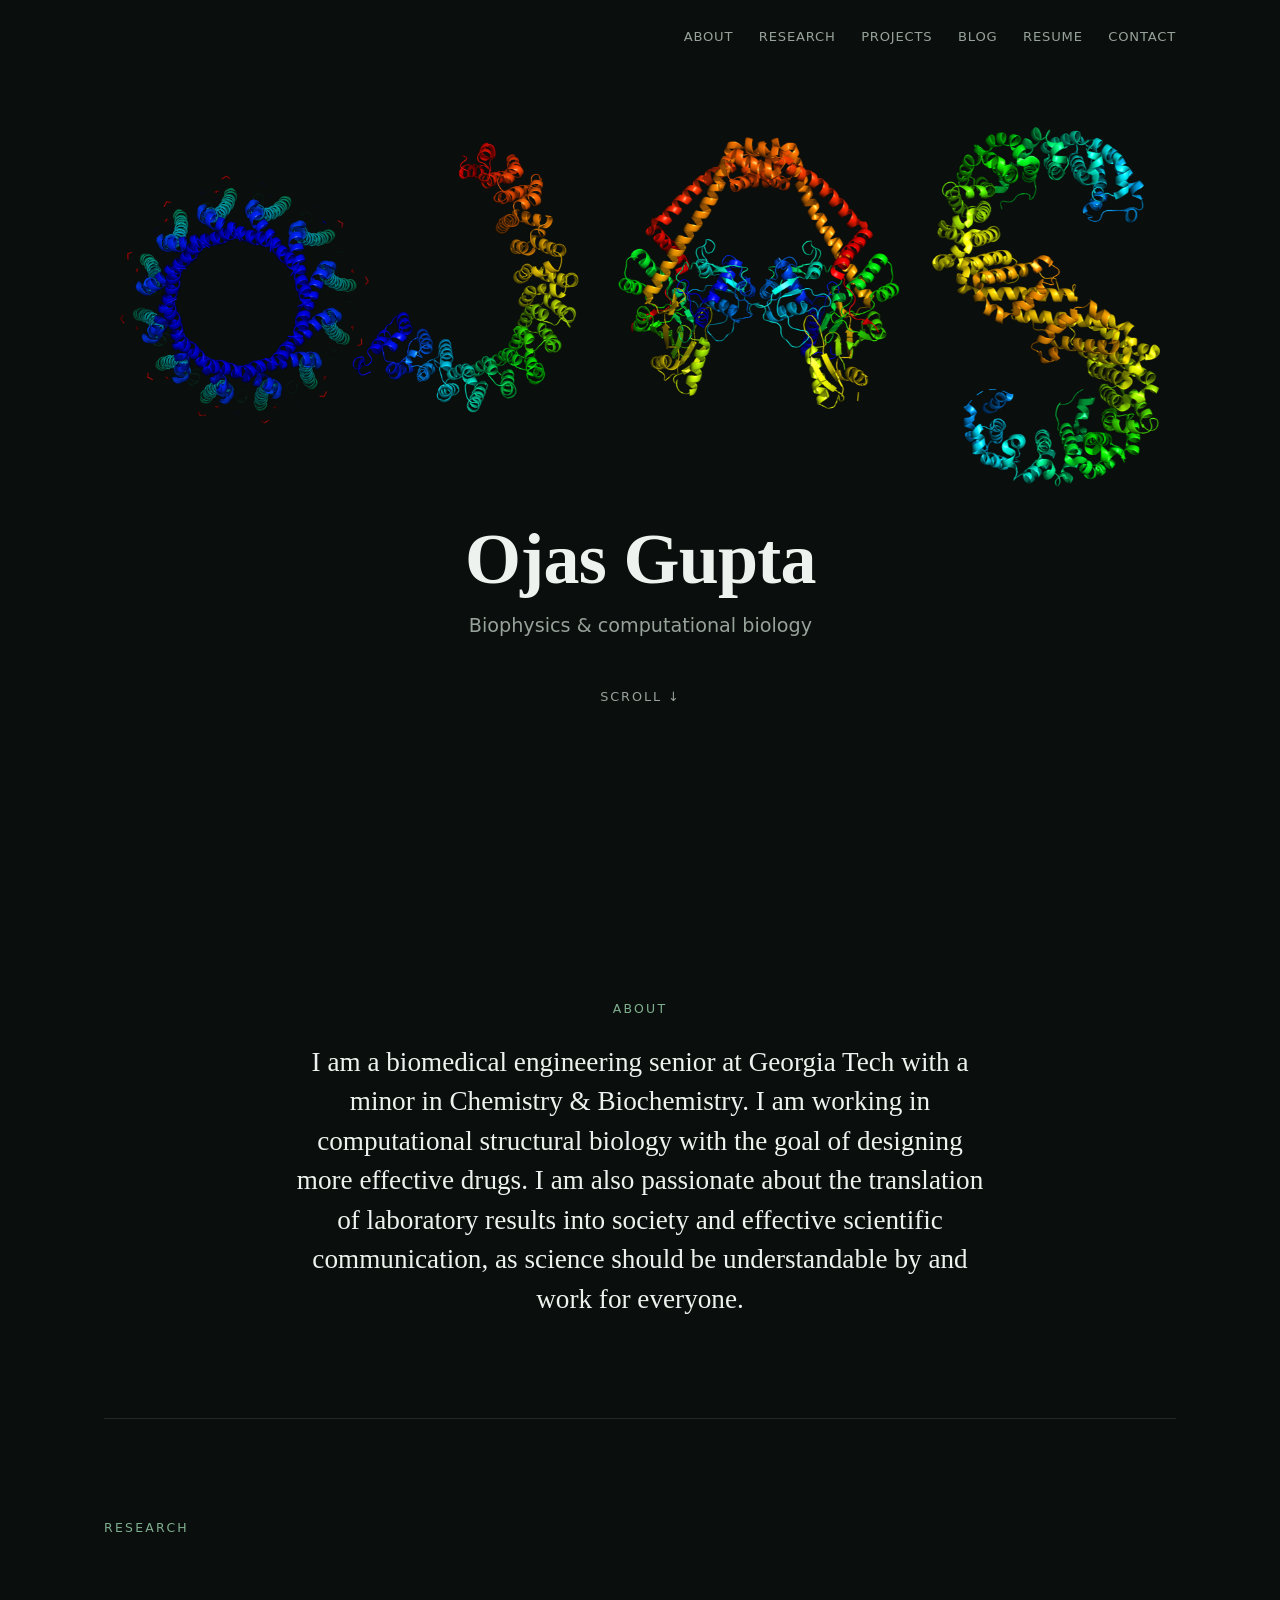
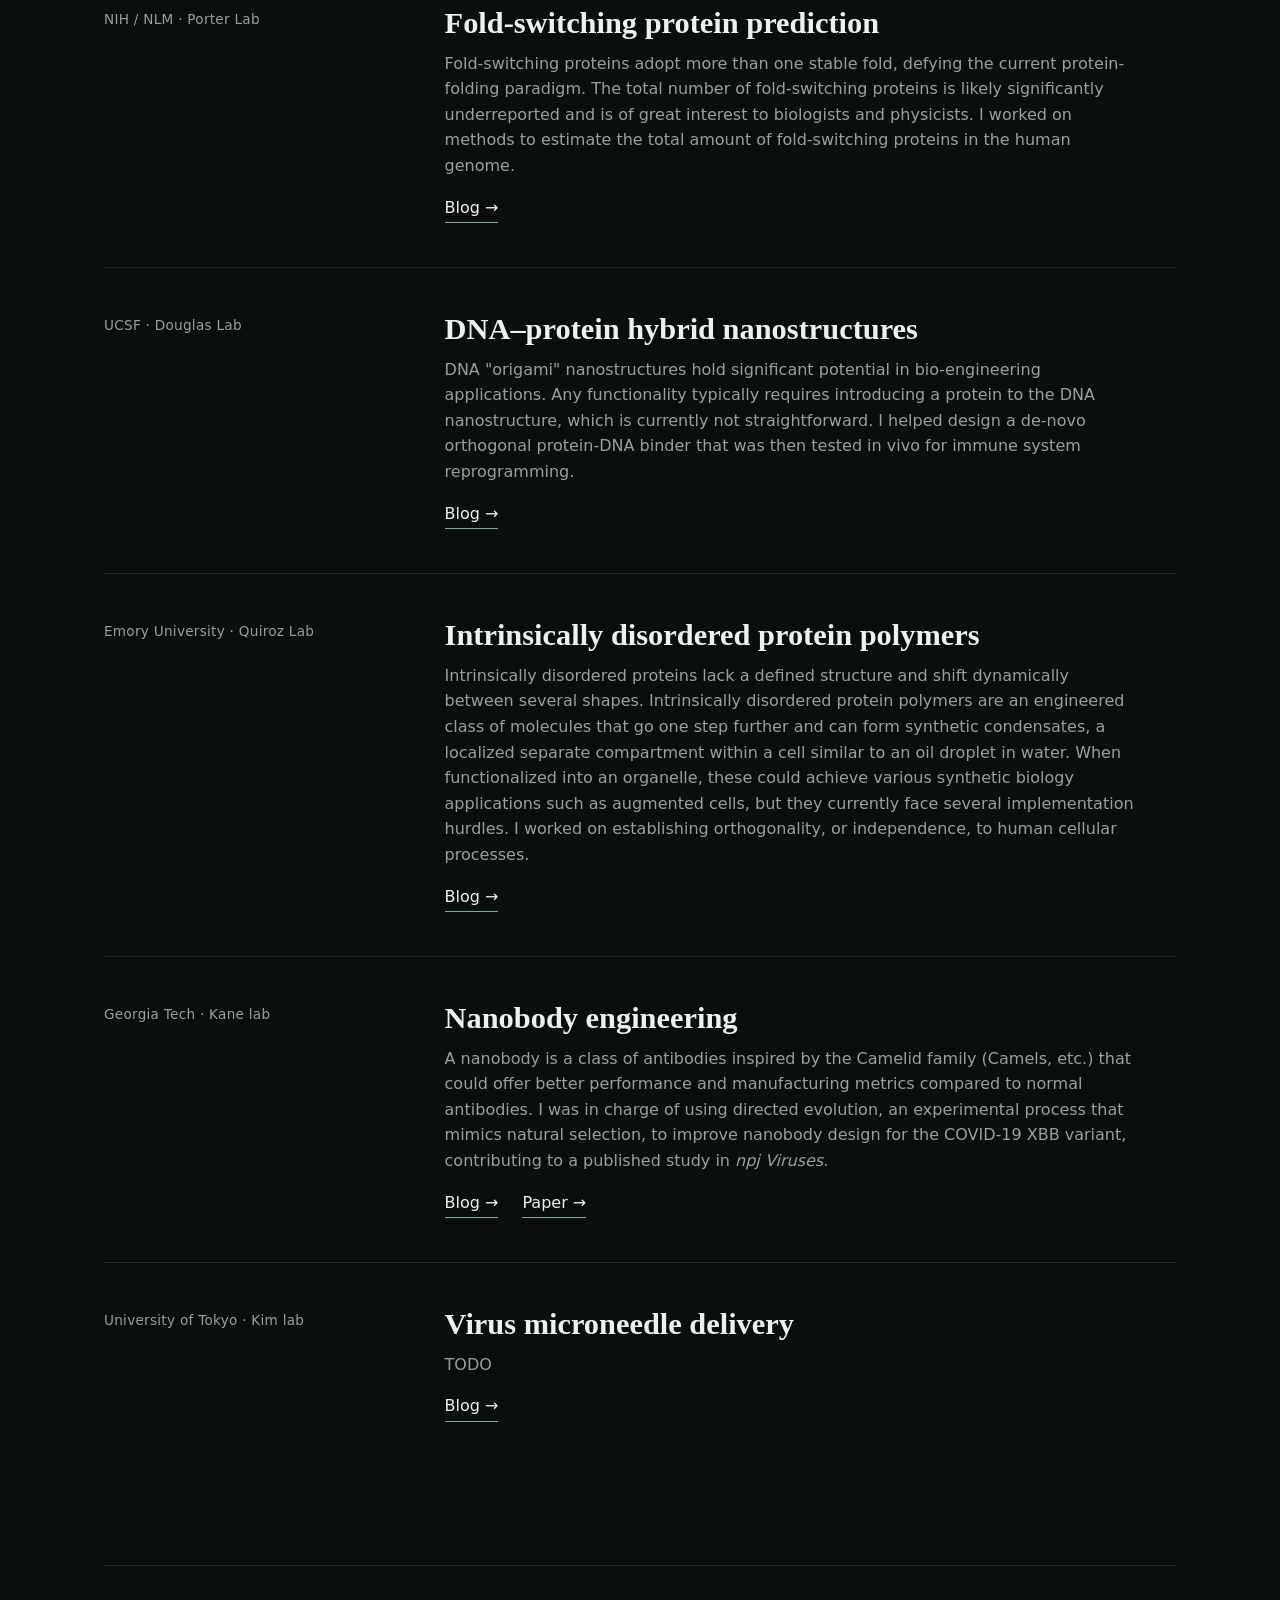
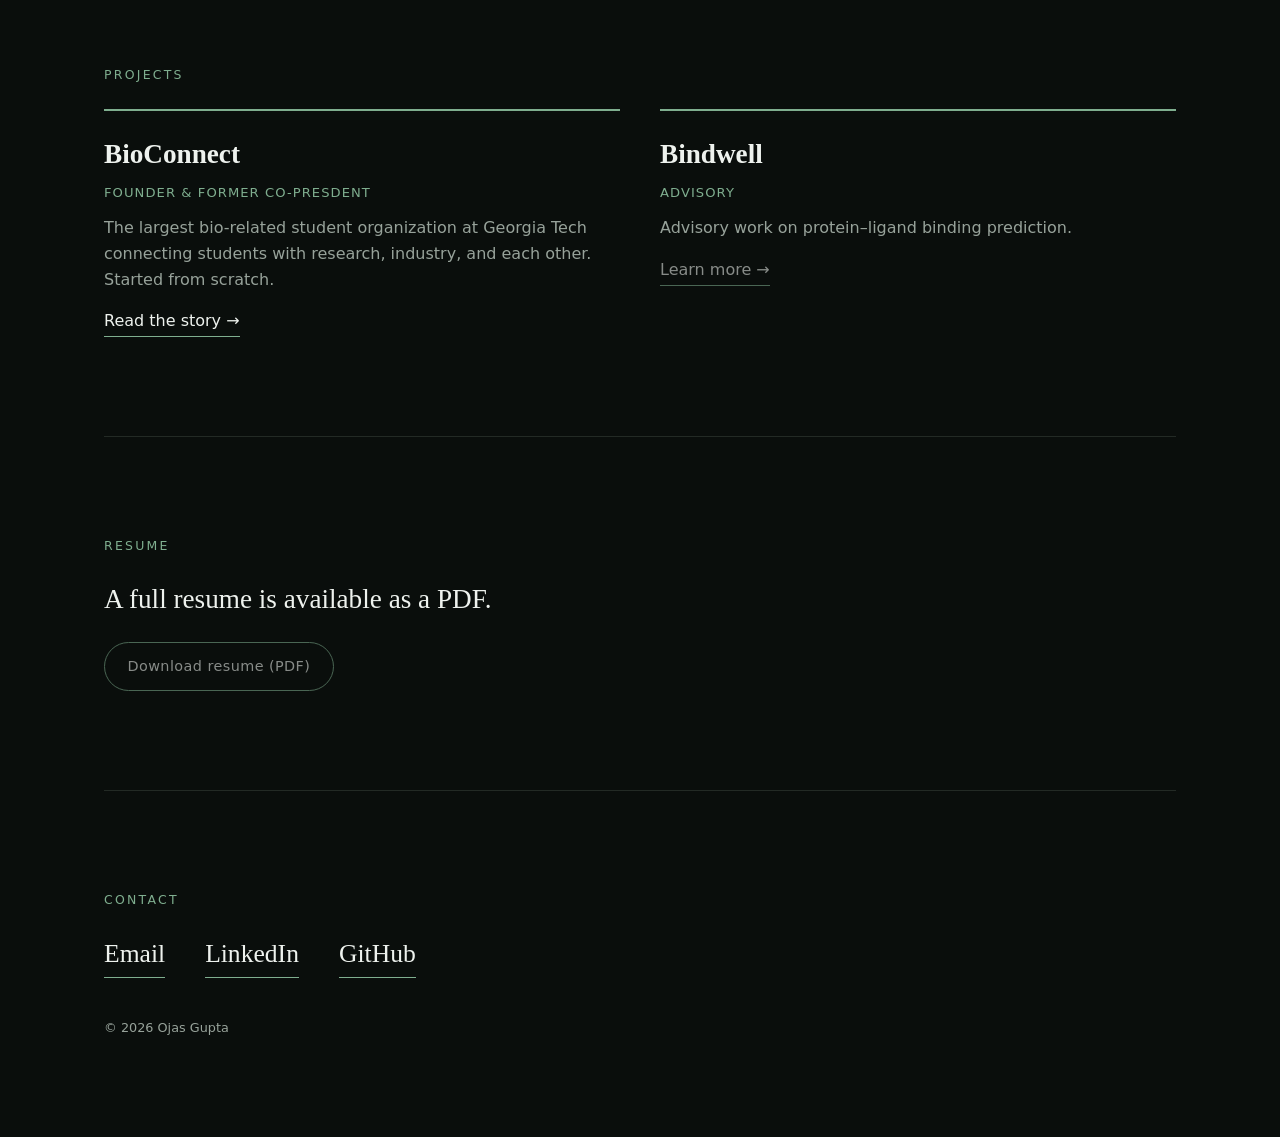
==== commit 4d570c68: "Updated blog + main info 0 AI-generated text now. Also added blog post about the protein visualizati" ====
--- a/index.html
+++ b/index.html
@@ -6,7 +6,7 @@
   <title>Ojas Gupta</title>
   <meta name="description" content="Ojas Gupta — computational structural biology & protein machine learning." />
   <link rel="preconnect" href="https://fonts.googleapis.com" />
-  <link rel="stylesheet" href="css/style.css?v=9" />
+  <link rel="stylesheet" href="css/style.css?v=10" />
 </head>
 <body id="top">
 
@@ -45,7 +45,7 @@
     <img
       class="brand__img"
       id="brandImg"
-      alt="OJAS spelled out in protein ribbon structures"
+      alt="OJAS spelled out in protein structure cartoon"
       decoding="async"
       src="assets/images/ojas.png?v=1"
     />
@@ -80,13 +80,14 @@
       </p>
     </section>
 
-    <!-- ================= QUOTE ================= -->
+    <!-- ================= QUOTE (hidden for now — uncomment to show) =================
     <section class="section quote-section reveal" aria-label="Quote">
       <figure class="quote">
         <blockquote class="quote__text">The saddest aspect of life right now is that science gathers knowledge faster than society gathers wisdom.</blockquote>
         <figcaption class="quote__by">— Isaac Asimov</figcaption>
       </figure>
     </section>
+    ============================================================================= -->
 
     <!-- ================= RESEARCH ================= -->
     <section class="section section--research" id="research">
@@ -182,10 +183,10 @@
       <div class="projects">
         <article class="project reveal">
           <h3 class="project__title">BioConnect</h3>
-          <p class="project__role">Founder &amp; Executive Director</p>
-          <p>
-            A 150+ member biotech student organization connecting students
-            with research, industry, and each other.
+          <p class="project__role">Founder &amp; Former Co-Presdent</p>
+          <p>
+            The largest bio-related student organization at Georgia Tech connecting students
+            with research, industry, and each other. Started from scratch.
           </p>
           <!-- TODO: add the external BioConnect site link too, if desired. -->
           <a class="link" href="blog/bioconnect.html">Read the story →</a>
@@ -223,8 +224,7 @@
         <li><a class="link" href="mailto:ojasgupta1000@gmail.com">Email</a></li>
         <li><a class="link" href="https://www.linkedin.com/in/ojas--gupta/"
                target="_blank" rel="noopener">LinkedIn</a></li>
-        <!-- TODO: add real GitHub URL -->
-        <li><a class="link" href="#" aria-disabled="true">GitHub</a></li>
+        <li><a class="link" href="https://github.com/ojasg4">GitHub</a></li>
       </ul>
       <p class="colophon">© <span id="year"></span> Ojas Gupta</p>
     </footer>
--- a/css/style.css
+++ b/css/style.css
@@ -488,6 +488,38 @@
   padding-left: 1rem;
 }
 .post__cite a { overflow-wrap: anywhere; }
+
+/* Data table (scrolls horizontally on narrow screens) */
+.post__table-wrap { overflow-x: auto; margin-top: 1.75rem; }
+.post__table {
+  border-collapse: collapse;
+  width: 100%;
+  min-width: 460px;
+  font-size: 0.95rem;
+  line-height: 1.45;
+}
+.post__table th,
+.post__table td {
+  text-align: left;
+  padding: 0.7rem 0.9rem;
+  border-bottom: 1px solid var(--hairline);
+  vertical-align: top;
+}
+.post__table thead th {
+  color: var(--accent);
+  font-size: 0.7rem;
+  font-weight: 600;
+  letter-spacing: 0.12em;
+  text-transform: uppercase;
+}
+.post__table td:first-child {
+  font-family: var(--serif);
+  font-size: 1.6rem;
+  font-weight: 700;
+  line-height: 1;
+}
+.post__table td { color: var(--fg-dim); }
+.post__table td:first-child { color: var(--fg); }
 .back-link {
   display: inline-block;
   margin-top: clamp(3rem, 8vh, 5rem);
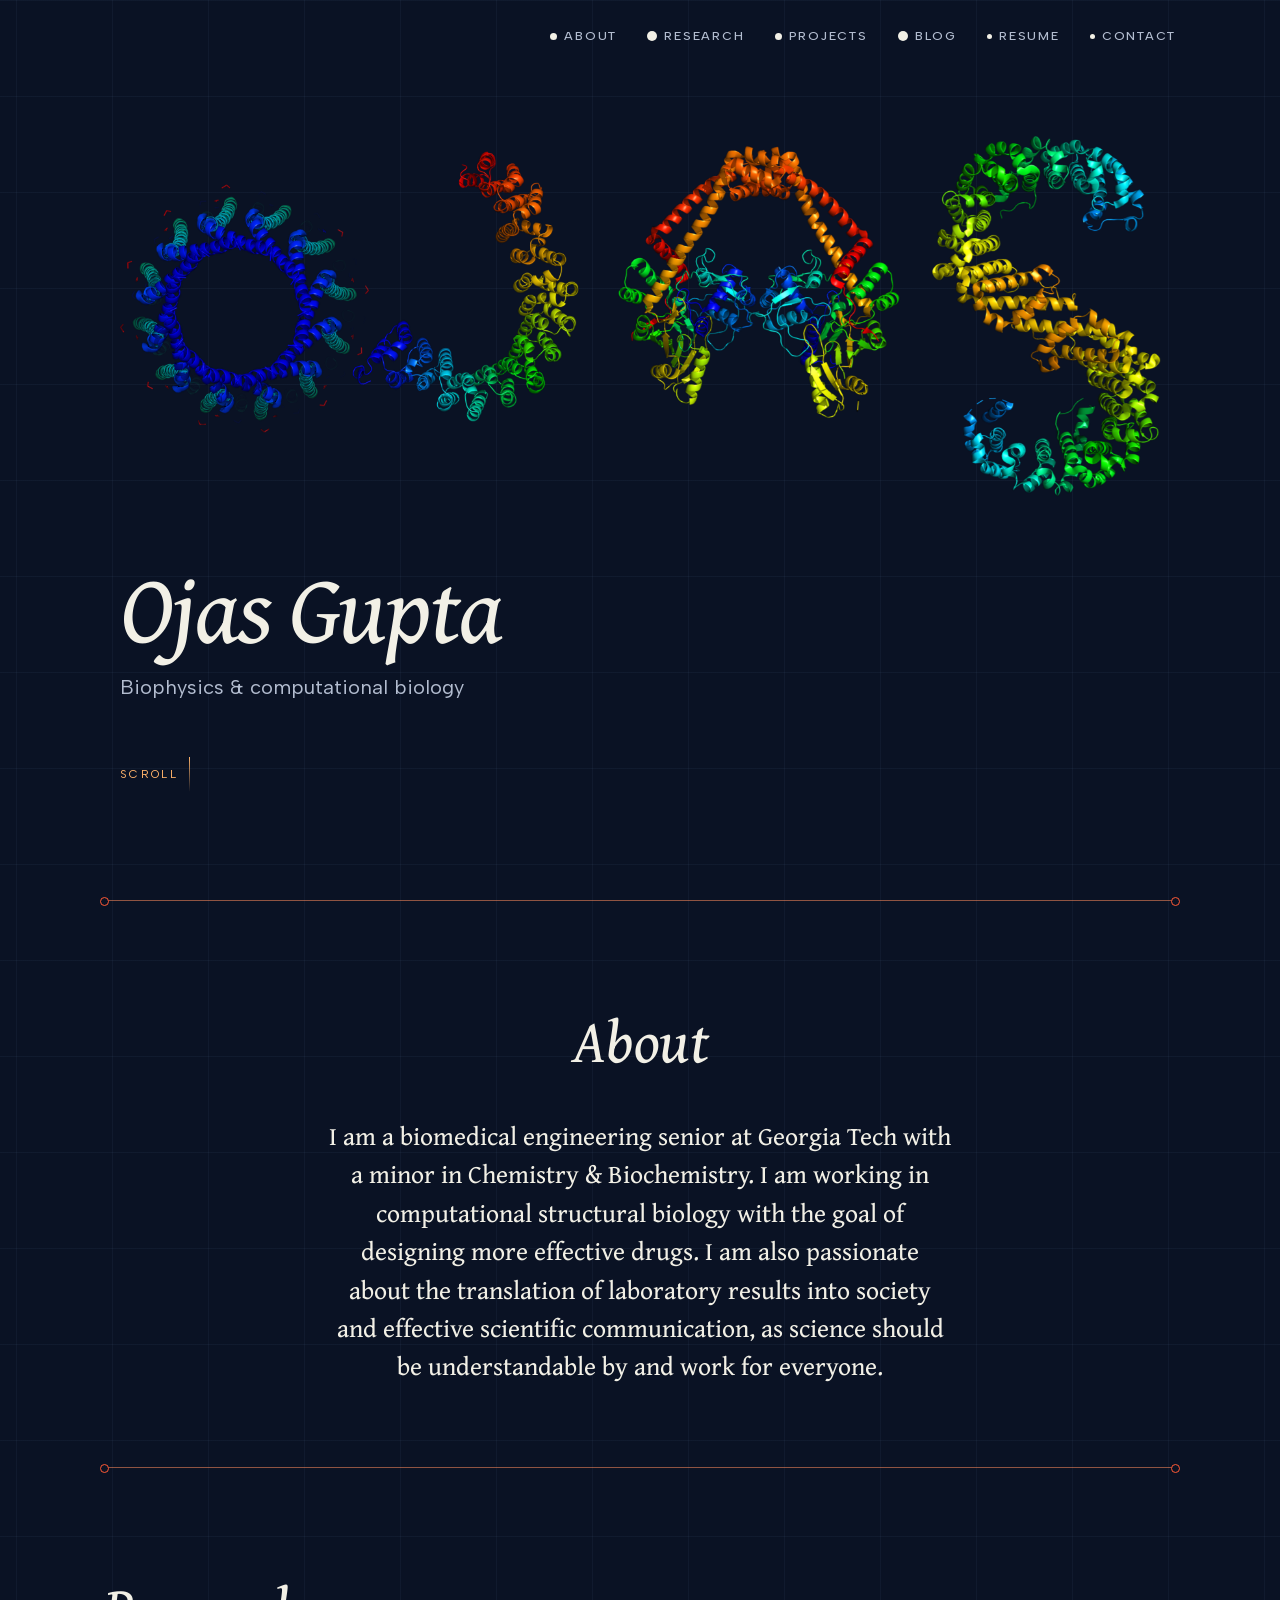
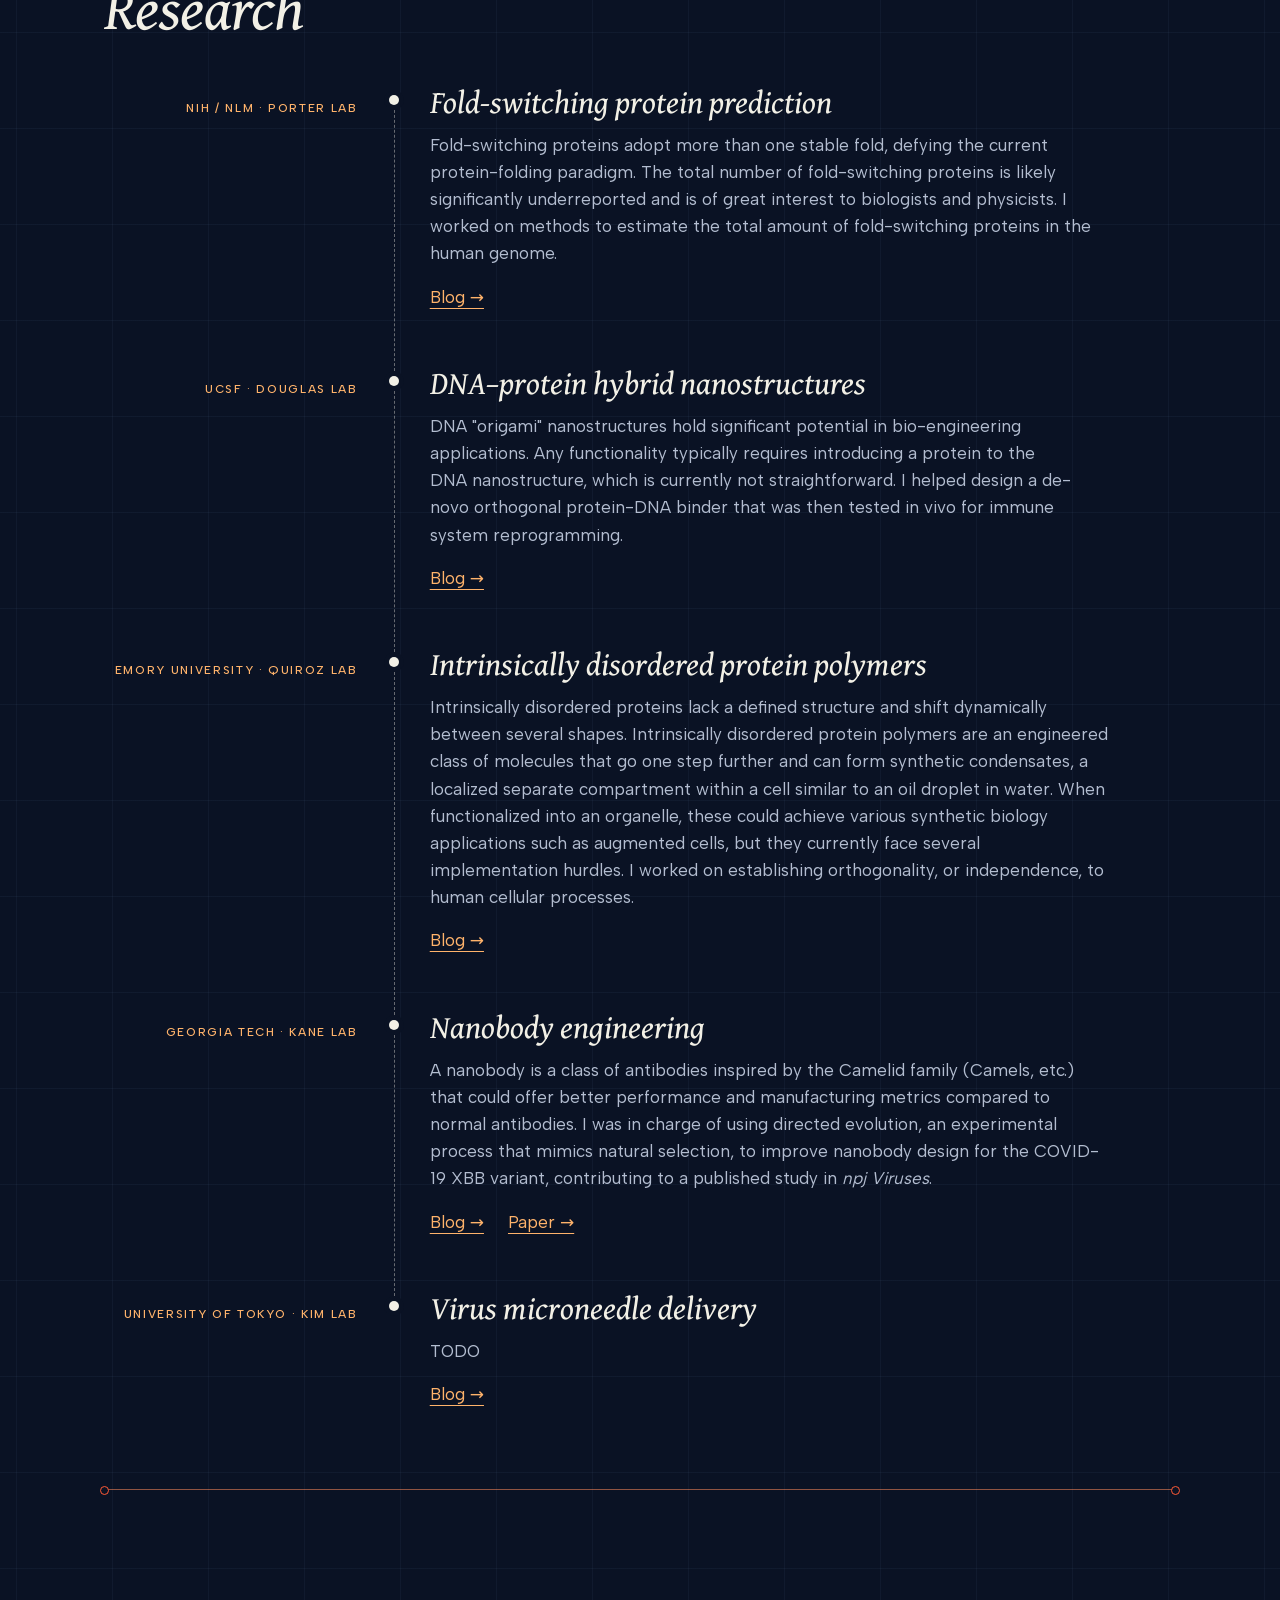
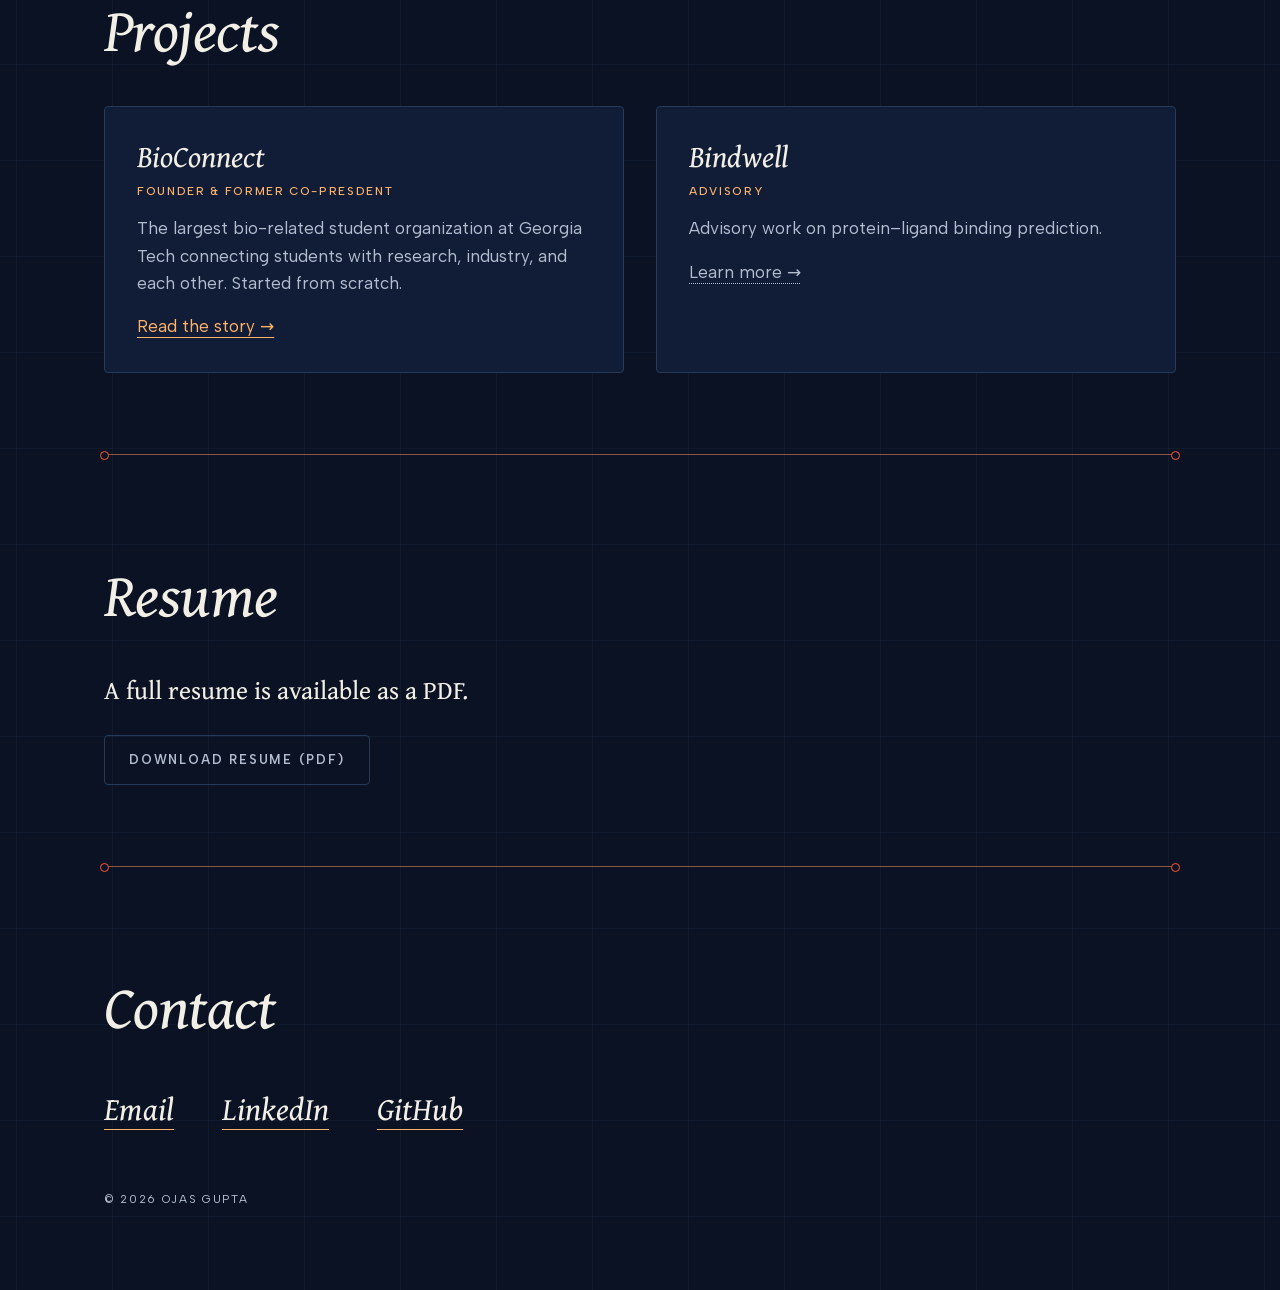
==== commit 3d1bec25: "Structure Atlas redesign, denoising intro, Arrows and coils figure - New visual design (navy chart g" ====
--- a/index.html
+++ b/index.html
@@ -5,8 +5,29 @@
   <meta name="viewport" content="width=device-width, initial-scale=1" />
   <title>Ojas Gupta</title>
   <meta name="description" content="Ojas Gupta — computational structural biology & protein machine learning." />
-  <link rel="preconnect" href="https://fonts.googleapis.com" />
-  <link rel="stylesheet" href="css/style.css?v=10" />
+  <link rel="stylesheet" href="css/style.css?v=14" />
+  <script>
+    /* Intro: hide the wordmark until main.js plays the denoising field.
+       Plays on a fresh arrival and on every refresh. Skipped when arriving
+       by a link from another page of this site, on back/forward, when the
+       URL points at a section, or with reduced motion. */
+    (function () {
+      try {
+        var nav = performance.getEntriesByType && performance.getEntriesByType('navigation')[0];
+        var type = nav ? nav.type : 'navigate';
+        var same = document.referrer && new URL(document.referrer).origin === location.origin;
+        var rm = matchMedia('(prefers-reduced-motion: reduce)').matches;
+        var section = location.hash && location.hash !== '#top';
+        var play = !rm && !section && (type === 'reload' || (type === 'navigate' && !same));
+        if (!play) return;
+        if ('scrollRestoration' in history) history.scrollRestoration = 'manual';
+        document.documentElement.classList.add('intro-pending');
+        setTimeout(function () {
+          if (!window.__introStarted) document.documentElement.classList.remove('intro-pending');
+        }, 5000);
+      } catch (e) {}
+    })();
+  </script>
 </head>
 <body id="top">
 
@@ -49,6 +70,11 @@
       decoding="async"
       src="assets/images/ojas.png?v=1"
     />
+    <!-- Hover a letter (desktop) to see which protein it is. -->
+    <span class="brand__spot" style="left:-1%;width:25%" aria-hidden="true"><span class="brand__note">Cytolysin A, a bacterial toxin</span></span>
+    <span class="brand__spot" style="left:22.5%;width:23%" aria-hidden="true"><span class="brand__note">Protein phosphatase 2A, PR65/A subunit</span></span>
+    <span class="brand__spot" style="left:47.5%;width:28.5%" aria-hidden="true"><span class="brand__note">DNA gyrase reaction core</span></span>
+    <span class="brand__spot" style="left:77%;width:24%" aria-hidden="true"><span class="brand__note">Transportin-1, nuclear import</span></span>
   </a>
 
   <!-- ============================================================
@@ -62,7 +88,7 @@
       <p class="hero__tagline">
         Biophysics &amp; computational biology
       </p>
-      <p class="hero__scroll">scroll ↓</p>
+      <p class="hero__scroll">Scroll</p>
     </div>
   </section>
 
@@ -70,7 +96,7 @@
 
     <!-- ================= ABOUT ================= -->
     <section class="section section--about reveal" id="about">
-      <p class="section__kicker">About</p>
+      <h2 class="section__title">About</h2>
       <p class="lede">
         I am a biomedical engineering senior at Georgia Tech with a minor
         in Chemistry &amp; Biochemistry. I am working in
@@ -91,7 +117,7 @@
 
     <!-- ================= RESEARCH ================= -->
     <section class="section section--research" id="research">
-      <p class="section__kicker reveal">Research</p>
+      <h2 class="section__title">Research</h2>
 
       <article class="entry reveal">
         <div class="entry__meta">
@@ -178,7 +204,7 @@
 
     <!-- ================= PROJECTS ================= -->
     <section class="section section--projects" id="projects">
-      <p class="section__kicker reveal">Projects</p>
+      <h2 class="section__title">Projects</h2>
 
       <div class="projects">
         <article class="project reveal">
@@ -208,7 +234,7 @@
 
     <!-- ================= RESUME ================= -->
     <section class="section section--resume reveal" id="resume">
-      <p class="section__kicker">Resume</p>
+      <h2 class="section__title">Resume</h2>
       <p class="lede">
         A full resume is available as a PDF.
       </p>
@@ -219,7 +245,7 @@
 
     <!-- ================= CONTACT / FOOTER ================= -->
     <footer class="section section--contact reveal" id="contact">
-      <p class="section__kicker">Contact</p>
+      <h2 class="section__title">Contact</h2>
       <ul class="contact-list">
         <li><a class="link" href="mailto:ojasgupta1000@gmail.com">Email</a></li>
         <li><a class="link" href="https://www.linkedin.com/in/ojas--gupta/"
@@ -231,6 +257,6 @@
 
   </main>
 
-  <script src="js/main.js?v=4" defer></script>
+  <script src="js/main.js?v=9" defer></script>
 </body>
 </html>
--- a/css/style.css
+++ b/css/style.css
@@ -1,72 +1,115 @@
 /* =============================================================
    Ojas Gupta — personal site
-   Plain CSS, no build step. Dark editorial theme.
-   Colors are placeholders (neutral dark) until a real accent is
-   pulled from the hero image. Tweak the custom properties below.
+   Visual world: "Structure Atlas" — proteins charted like a star
+   atlas. Navy chart ground, chalk-white type and points, amber
+   annotations, one red-orange for the object under the eye.
+   Plain CSS, no build step.
    ============================================================= */
 
+@font-face {
+  font-family: "Gentium Book Plus";
+  src: url("../assets/fonts/gentium-regular.woff2") format("woff2");
+  font-weight: 400; font-style: normal; font-display: swap;
+}
+@font-face {
+  font-family: "Gentium Book Plus";
+  src: url("../assets/fonts/gentium-italic.woff2") format("woff2");
+  font-weight: 400; font-style: italic; font-display: swap;
+}
+@font-face {
+  font-family: "Gentium Book Plus";
+  src: url("../assets/fonts/gentium-bold.woff2") format("woff2");
+  font-weight: 700; font-style: normal; font-display: swap;
+}
+@font-face {
+  font-family: "Albert Sans";
+  src: url("../assets/fonts/albert-sans.woff2") format("woff2");
+  font-weight: 400 600; font-style: normal; font-display: swap;
+}
+
 :root {
-  --bg: #0a0e0c;
-  --bg-elev: #10161200;      /* header bg (alpha driven by JS on scroll) */
-  --fg: #eef2ee;
-  --fg-dim: #97a29a;
-  --hairline: #232a25;
-  --accent: #7fae8f;          /* TODO: replace with a hue pulled from the image */
+  /* Palette */
+  --sky: #0a1224;            /* chart ground */
+  --indigo: #111c36;         /* raised plate */
+  --chart: #263a57;          /* grid + quiet rules */
+  --chalk: #f2f0e6;          /* primary type and points */
+  --dim: #b3bdd0;            /* secondary type (9:1 on --sky) */
+  --amber: #ffb36b;          /* annotations, links, coordinates */
+  --red: #ff5a36;            /* the object under the eye */
+  --frame: rgba(255, 138, 92, 0.55); /* frame hairlines */
+  --helix: #ffb36b;          /* alpha helices in figures */
+  --strand: #8cc4f0;         /* beta strands in figures */
 
   /* Geometry shared with main.js (kept in sync on resize). */
   --header-h: 64px;
-  /* Hero brand image geometry — all set by main.js from the image's
-     own aspect ratio (the mark is wide, not square). */
-  --big-w: 640px;             /* large hero image width */
-  --big-h: 222px;             /* large hero image height */
-  --dock-w: 128px;            /* docked (header) logo width */
-  --slot-mt: 3rem;            /* top margin above the hero image */
-  --header-pad: var(--header-h); /* actual header height (grows if nav wraps) */
+  --big-w: 640px;
+  --big-h: 222px;
+  --dock-w: 128px;
+  --slot-mt: 3rem;
+  --header-pad: var(--header-h);
   --content-pad: clamp(1.25rem, 5vw, 4rem);
   --maxw: 760px;
 
-  --serif: Georgia, "Times New Roman", serif;
-  --sans: system-ui, -apple-system, "Segoe UI", Roboto, sans-serif;
+  --serif: "Gentium Book Plus", "Iowan Old Style", Georgia, serif;
+  --sans: "Albert Sans", system-ui, -apple-system, "Segoe UI", sans-serif;
+  --ease: cubic-bezier(0.16, 1, 0.3, 1);
 }
 
 * { margin: 0; box-sizing: border-box; }
 
-html { scroll-behavior: smooth; }
+html {
+  scroll-behavior: smooth;
+  scrollbar-color: var(--chart) var(--sky);
+  background: var(--sky);
+}
 
 body {
-  background: var(--bg);
-  color: var(--fg);
+  background-color: var(--sky);
+  background-image:
+    linear-gradient(rgba(140, 170, 220, 0.055) 1px, transparent 1px),
+    linear-gradient(90deg, rgba(140, 170, 220, 0.055) 1px, transparent 1px);
+  background-size: 96px 96px;
+  background-position: center top;
+  color: var(--chalk);
   font-family: var(--sans);
+  font-size: 1.0625rem;
   line-height: 1.6;
+  font-variant-numeric: tabular-nums;
   -webkit-font-smoothing: antialiased;
   overflow-x: hidden;
-}
+  caret-color: var(--amber);
+}
+
+::selection { background: var(--amber); color: var(--sky); }
 
 a { color: inherit; }
+a:focus-visible, button:focus-visible, input:focus-visible, [tabindex]:focus-visible {
+  outline: 2px solid var(--red);
+  outline-offset: 3px;
+  border-radius: 2px;
+}
 
 /* =============================================================
-   HEADER BAR
+   HEADER BAR — the index. Dot size is the hierarchy.
    ============================================================= */
 .site-header {
   position: fixed;
   inset: 0 0 auto 0;
-  min-height: var(--header-h);   /* grows if the nav wraps on narrow screens */
+  min-height: var(--header-h);
   z-index: 100;
-  background: rgba(12, 17, 14, 0);       /* alpha set via JS (.scrolled) */
   border-bottom: 1px solid transparent;
-  transition: background 0.25s ease, border-color 0.25s ease;
+  transition: background-color 0.3s ease, border-color 0.3s ease, opacity 0.7s ease;
 }
 .site-header.scrolled {
-  background: rgba(12, 17, 14, 0.82);
+  background: rgba(10, 18, 36, 0.9);
   backdrop-filter: blur(10px);
   -webkit-backdrop-filter: blur(10px);
-  border-bottom-color: var(--hairline);
+  border-bottom-color: var(--frame);
 }
 
 .site-header__inner {
   min-height: var(--header-h);
-  max-width: 1200px;              /* wider than the content column so the
-                                     wide logo + nav fit on one line */
+  max-width: 1200px;
   margin: 0 auto;
   padding: 8px var(--content-pad);
   display: flex;
@@ -75,8 +118,6 @@
   gap: 1rem;
 }
 
-/* Reserves the width the docked brand image occupies so nav never
-   slides under it. Width tracks the small (docked) image size. */
 .site-header__brand-slot {
   flex: 0 0 auto;
   width: var(--dock-w);
@@ -87,24 +128,42 @@
   display: flex;
   flex-wrap: wrap;
   justify-content: flex-end;
-  gap: clamp(0.75rem, 2.5vw, 1.6rem);
-  font-size: 0.82rem;
-  letter-spacing: 0.06em;
+  gap: 0.35rem clamp(0.9rem, 2.4vw, 1.9rem);
+  font-size: 0.78rem;
+  font-weight: 500;
+  letter-spacing: 0.14em;
   text-transform: uppercase;
 }
 .nav a {
+  --mag: 7px;
+  display: inline-flex;
+  align-items: center;
+  gap: 0.55em;
   text-decoration: none;
-  color: var(--fg-dim);
-  padding: 0.25rem 0;
+  color: var(--dim);
+  padding: 0.45rem 0;
   transition: color 0.2s ease;
 }
-.nav a:hover,
-.nav a:focus-visible { color: var(--fg); }
+.nav a::before {
+  content: "";
+  width: var(--mag);
+  height: var(--mag);
+  border-radius: 50%;
+  background: var(--chalk);
+  outline: 1.5px solid transparent;
+  outline-offset: 3px;
+  transition: outline-color 0.2s ease, background-color 0.2s ease;
+}
+.nav a:nth-child(2), .nav a:nth-child(4) { --mag: 10px; }  /* Research, Blog */
+.nav a:nth-child(5), .nav a:nth-child(6) { --mag: 5px; }   /* Resume, Contact */
+.nav a:hover, .nav a:focus-visible { color: var(--chalk); }
+.nav a:hover::before, .nav a:focus-visible::before { outline-color: var(--red); }
+.nav a[aria-current="page"] { color: var(--chalk); }
+.nav a[aria-current="page"]::before { background: var(--red); }
 
 /* =============================================================
-   MORPHING BRAND IMAGE
-   Fixed element; width/height/left/top are written by main.js as
-   a function of scroll progress (hero → header).
+   THE WORDMARK — fixed element; main.js writes its box as a
+   function of scroll (hero plate → header).
    ============================================================= */
 .brand {
   position: fixed;
@@ -117,16 +176,54 @@
   will-change: width, height, left, top;
   -webkit-tap-highlight-color: transparent;
 }
-.brand:focus-visible {
-  outline: 2px solid var(--accent);
-  outline-offset: 6px;
-  border-radius: 6px;
-}
 .brand__img {
   width: 100%;
   height: 100%;
-  object-fit: contain;   /* wide transparent mark — never crop it */
+  object-fit: contain;
   display: block;
+}
+
+/* Catalogue labels over each letter (home page, undocked only). */
+.brand__tag,
+.brand__spot { position: absolute; }
+.brand.is-docked .brand__tag,
+.brand.is-docked .brand__spot { display: none; }
+
+.brand__tag {
+  bottom: calc(100% + 0.5rem);
+  transform: translateX(-50%);
+  font-size: clamp(0.62rem, 1.1vw, 0.76rem);
+  font-weight: 500;
+  letter-spacing: 0.16em;
+  color: var(--amber);
+  white-space: nowrap;
+  opacity: var(--tag-o, 1);
+  pointer-events: none;
+}
+.brand__spot {
+  top: -4%;
+  bottom: -4%;
+  border-radius: 50%;
+  border: 1.5px solid transparent;
+  transition: border-color 0.25s ease;
+}
+.brand__note {
+  position: absolute;
+  top: calc(100% + 0.7rem);
+  left: 50%;
+  transform: translateX(-50%);
+  font-family: var(--serif);
+  font-style: italic;
+  font-size: 1.05rem;
+  color: var(--chalk);
+  white-space: nowrap;
+  opacity: 0;
+  transition: opacity 0.25s ease;
+  pointer-events: none;
+}
+@media (hover: hover) and (min-width: 900px) {
+  .brand__spot:hover { border-color: var(--red); }
+  .brand__spot:hover .brand__note { opacity: 1; }
 }
 
 /* =============================================================
@@ -135,51 +232,74 @@
 .hero {
   position: relative;
   min-height: 100vh;
+  min-height: 100svh;
   padding-top: var(--header-pad);
   display: flex;
   flex-direction: column;
   align-items: center;
-  justify-content: flex-start;
-  text-align: center;
-}
-
-/* Invisible spacer matching the large image so the name/tagline
-   flow below it. Tracks the image's width/height. */
+}
 .hero__slot {
   flex: 0 0 auto;
   width: var(--big-w);
   height: var(--big-h);
   margin-top: var(--slot-mt);
 }
-
 .hero__text {
-  padding: clamp(1.5rem, 4vh, 2.5rem) var(--content-pad) 0;
+  width: min(var(--big-w), 100% - 2 * var(--content-pad));
+  padding-top: clamp(2.5rem, 7vh, 4.5rem);
   will-change: opacity, transform;
+  transition: opacity 0.7s ease;
 }
 .hero__name {
   font-family: var(--serif);
-  font-weight: 700;
-  font-size: clamp(2.4rem, 8vw, 4.5rem);
-  line-height: 1.02;
-  letter-spacing: -0.01em;
+  font-style: italic;
+  font-weight: 400;
+  font-size: clamp(3.2rem, 9.5vw, 6rem);
+  line-height: 1;
+  letter-spacing: -0.015em;
 }
 .hero__tagline {
-  margin-top: 0.9rem;
-  color: var(--fg-dim);
-  font-size: clamp(0.95rem, 2.6vw, 1.2rem);
-  max-width: 34ch;
-  margin-inline: auto;
+  margin-top: 1rem;
+  color: var(--dim);
+  font-size: clamp(1rem, 2.2vw, 1.25rem);
+  max-width: 40ch;
 }
 .hero__scroll {
-  margin-top: clamp(1.5rem, 5vh, 3rem);
-  font-size: 0.8rem;
-  letter-spacing: 0.15em;
-  text-transform: uppercase;
-  color: var(--fg-dim);
+  margin-top: clamp(2rem, 6vh, 3.5rem);
+  font-size: 0.74rem;
+  letter-spacing: 0.2em;
+  text-transform: uppercase;
+  color: var(--amber);
+  display: inline-flex;
+  align-items: center;
+  gap: 0.9em;
+}
+.hero__scroll::after {
+  content: "";
+  width: 1px;
+  height: 2.2rem;
+  background: linear-gradient(var(--amber), transparent);
+}
+
+/* First-visit intro: everything but the denoising field waits. */
+html.intro-pending .brand__img { opacity: 0; }
+html.intro-pending.intro-reveal .brand__img { opacity: 1; transition: opacity 2.5s ease; }
+html.intro-pending .hero__text,
+html.intro-pending .site-header,
+html.intro-pending .brand__tag { opacity: 0; }
+.brand__tag { transition: opacity 0.7s ease; }
+.intro-canvas {
+  position: fixed;
+  inset: 0;
+  width: 100%;
+  height: 100%;
+  z-index: 105;
+  pointer-events: none;
+  transition: opacity 2.5s ease;
 }
 
 /* =============================================================
-   CONTENT SECTIONS — editorial, continuous scroll
+   HOME — charted sections
    ============================================================= */
 .content {
   max-width: var(--maxw);
@@ -188,74 +308,119 @@
 }
 
 .section {
-  padding: clamp(3.5rem, 11vh, 7rem) 0;
-  border-top: 1px solid var(--hairline);
-}
-.section:first-child { border-top: none; }
-
-.section__kicker {
-  font-size: 0.78rem;
-  letter-spacing: 0.18em;
-  text-transform: uppercase;
-  color: var(--accent);
-  margin-bottom: 1.5rem;
+  position: relative;
+  padding: clamp(4rem, 12vh, 7.5rem) 0 clamp(3rem, 9vh, 5.5rem);
+  border-top: 1px solid var(--frame);
+}
+/* Node points where a frame line ends. */
+.section::before,
+.section::after {
+  content: "";
+  position: absolute;
+  top: -4px;
+  width: 7px;
+  height: 7px;
+  border-radius: 50%;
+  border: 1px solid var(--red);
+  background: var(--sky);
+}
+.section::before { left: -4px; }
+.section::after { right: -4px; }
+
+.section__title {
+  font-family: var(--serif);
+  font-style: italic;
+  font-weight: 400;
+  font-size: clamp(2.4rem, 6vw, 3.75rem);
+  line-height: 1.05;
+  letter-spacing: -0.01em;
+  margin-bottom: clamp(1.75rem, 5vh, 3rem);
+  text-wrap: balance;
 }
 
 .lede {
   font-family: var(--serif);
-  font-size: clamp(1.25rem, 3.4vw, 1.7rem);
-  line-height: 1.45;
-  max-width: 30ch;
-  color: var(--fg);
+  font-size: clamp(1.25rem, 3vw, 1.6rem);
+  line-height: 1.5;
+  max-width: 34ch;
+  color: var(--chalk);
+  text-wrap: pretty;
 }
 .section--about { text-align: center; }
-.section--about .lede { max-width: 40ch; margin-inline: auto; }
-
-/* Pull quote — a thematic epigraph between sections. Spans the full
-   content width. */
+.section--about .lede { max-width: 44ch; margin-inline: auto; }
+
+/* Pull quote (currently commented out in index.html) */
 .quote-section { text-align: center; }
-.quote { margin: 0; max-width: none; }
+.quote { margin: 0; }
 .quote__text {
   font-family: var(--serif);
   font-style: italic;
-  font-weight: 500;
-  font-size: clamp(1.7rem, 4.2vw, 3.1rem);
+  font-size: clamp(1.7rem, 4.2vw, 3rem);
   line-height: 1.3;
-  letter-spacing: -0.005em;
   text-wrap: balance;
 }
 .quote__text::before { content: "\201C"; }
 .quote__text::after  { content: "\201D"; }
 .quote__by {
   margin-top: 1.4rem;
-  font-size: 0.82rem;
+  font-size: 0.8rem;
+  letter-spacing: 0.16em;
+  text-transform: uppercase;
+  color: var(--amber);
+}
+
+/* Research — entries plotted along one constellation line */
+.entry {
+  position: relative;
+  display: grid;
+  grid-template-columns: minmax(130px, 0.34fr) 1fr;
+  column-gap: clamp(2.5rem, 6vw, 4.5rem);
+  padding-bottom: clamp(2.25rem, 6vh, 3.5rem);
+}
+.entry:last-child { padding-bottom: 0; }
+.entry__meta { text-align: right; padding-top: 0.55rem; }
+.entry__where {
+  font-size: 0.74rem;
+  font-weight: 500;
   letter-spacing: 0.14em;
   text-transform: uppercase;
-  color: var(--accent);
-}
-
-/* Research — asymmetric two-column entries that stack on mobile */
-.entry {
-  display: grid;
-  grid-template-columns: minmax(120px, 0.4fr) 1fr;
-  gap: clamp(1rem, 4vw, 3rem);
-  padding: clamp(1.75rem, 5vh, 2.75rem) 0;
-  border-top: 1px solid var(--hairline);
-}
-.section--research .section__kicker + .entry { border-top: none; }
-.entry__where {
-  font-size: 0.85rem;
-  color: var(--fg-dim);
-  letter-spacing: 0.02em;
+  color: var(--amber);
+  line-height: 1.5;
+  display: inline-block;
+}
+.entry__body { position: relative; }
+/* the plotted point */
+.entry__body::before {
+  content: "";
+  position: absolute;
+  left: calc(clamp(2.5rem, 6vw, 4.5rem) / -2 - 5px);
+  top: 0.7rem;
+  width: 10px;
+  height: 10px;
+  border-radius: 50%;
+  background: var(--chalk);
+  box-shadow: 0 0 0 5px var(--sky);
+  z-index: 1;
+}
+/* the line to the next point */
+.entry:not(:last-child) .entry__body::after {
+  content: "";
+  position: absolute;
+  left: calc(clamp(2.5rem, 6vw, 4.5rem) / -2);
+  top: 1rem;
+  bottom: calc(-1 * clamp(2.25rem, 6vh, 3.5rem) - 0.7rem);
+  border-left: 1px dashed rgba(242, 240, 230, 0.4);
 }
 .entry__title {
   font-family: var(--serif);
-  font-size: clamp(1.3rem, 3.4vw, 1.9rem);
-  font-weight: 600;
-  margin-bottom: 0.6rem;
+  font-style: italic;
+  font-weight: 400;
+  font-size: clamp(1.5rem, 3.4vw, 2rem);
   line-height: 1.15;
-}
-.entry__body p { color: var(--fg-dim); max-width: 52ch; }
+  margin-bottom: 0.7rem;
+  text-wrap: balance;
+}
+.entry__body p { color: var(--dim); max-width: 60ch; text-wrap: pretty; }
 .entry__links {
   margin-top: 1rem;
   display: flex;
@@ -264,79 +429,89 @@
 }
 .entry__links .link { margin-top: 0; }
 
-/* Projects — light stacked cards, no heavy SaaS shadow */
+/* Projects — catalogue plates */
 .projects {
   display: grid;
-  grid-template-columns: repeat(auto-fit, minmax(min(100%, 260px), 1fr));
-  gap: clamp(1.25rem, 4vw, 2.5rem);
+  grid-template-columns: repeat(auto-fit, minmax(min(100%, 280px), 1fr));
+  gap: clamp(1.25rem, 3vw, 2rem);
 }
 .project {
-  padding-top: 1.4rem;
-  border-top: 2px solid var(--accent);
+  border: 1px solid var(--chart);
+  border-radius: 4px;
+  background: var(--indigo);
+  padding: clamp(1.4rem, 3vw, 2rem);
 }
 .project__title {
   font-family: var(--serif);
-  font-size: clamp(1.3rem, 3.4vw, 1.7rem);
-  font-weight: 600;
+  font-style: italic;
+  font-weight: 400;
+  font-size: clamp(1.5rem, 3.4vw, 1.9rem);
+  line-height: 1.15;
 }
 .project__role {
-  font-size: 0.82rem;
-  text-transform: uppercase;
-  letter-spacing: 0.08em;
-  color: var(--accent);
-  margin: 0.35rem 0 0.75rem;
-}
-.project p:not(.project__role) { color: var(--fg-dim); }
+  font-size: 0.74rem;
+  font-weight: 500;
+  letter-spacing: 0.14em;
+  text-transform: uppercase;
+  color: var(--amber);
+  margin: 0.5rem 0 0.9rem;
+}
+.project p:not(.project__role) { color: var(--dim); max-width: 48ch; }
 
 /* Links & buttons */
 .link {
   display: inline-block;
   margin-top: 1rem;
-  color: var(--fg);
-  text-decoration: none;
-  border-bottom: 1px solid var(--accent);
-  padding-bottom: 2px;
-  transition: color 0.2s ease, border-color 0.2s ease;
-}
-.link:hover, .link:focus-visible { color: var(--accent); }
-.link[aria-disabled="true"] { opacity: 0.55; pointer-events: none; }
+  color: var(--amber);
+  text-decoration: underline;
+  text-decoration-thickness: 1px;
+  text-underline-offset: 0.28em;
+  transition: color 0.2s ease;
+}
+.link:hover, .link:focus-visible { color: var(--red); }
+.link[aria-disabled="true"] { color: var(--dim); text-decoration-style: dotted; pointer-events: none; }
 
 .btn {
   display: inline-block;
-  margin-top: 1.4rem;
-  padding: 0.75rem 1.4rem;
-  border: 1px solid var(--accent);
-  border-radius: 999px;
-  color: var(--fg);
+  margin-top: 1.6rem;
+  padding: 0.85rem 1.5rem;
+  border: 1px solid var(--red);
+  border-radius: 4px;
+  color: var(--chalk);
   text-decoration: none;
-  font-size: 0.9rem;
-  letter-spacing: 0.03em;
-  transition: background 0.2s ease, color 0.2s ease;
-}
-.btn:hover, .btn:focus-visible { background: var(--accent); color: var(--bg); }
-.btn[aria-disabled="true"] { opacity: 0.55; pointer-events: none; }
+  font-size: 0.8rem;
+  font-weight: 600;
+  letter-spacing: 0.14em;
+  text-transform: uppercase;
+  transition: background-color 0.2s ease, color 0.2s ease;
+}
+.btn:not([aria-disabled="true"]):hover,
+.btn:not([aria-disabled="true"]):focus-visible { background: var(--red); color: var(--sky); }
+.btn[aria-disabled="true"] { border-color: var(--chart); color: var(--dim); pointer-events: none; }
 
 /* Contact */
 .contact-list {
   list-style: none;
   display: flex;
   flex-wrap: wrap;
-  gap: clamp(1.25rem, 5vw, 2.5rem);
+  gap: 0.5rem clamp(1.5rem, 5vw, 3rem);
   padding: 0;
   font-family: var(--serif);
-  font-size: clamp(1.2rem, 3.4vw, 1.6rem);
-}
-.contact-list .link { margin-top: 0; }
+  font-style: italic;
+  font-size: clamp(1.4rem, 3.6vw, 2rem);
+}
+.contact-list .link { margin-top: 0; color: var(--chalk); text-decoration-color: var(--amber); }
+.contact-list .link:hover { color: var(--amber); }
 .colophon {
-  margin-top: 2.5rem;
-  font-size: 0.8rem;
-  color: var(--fg-dim);
+  margin-top: 3.5rem;
+  font-size: 0.74rem;
+  letter-spacing: 0.14em;
+  text-transform: uppercase;
+  color: var(--dim);
 }
 
 /* =============================================================
-   BLOG — index page + individual posts
-   These pages have no hero; the brand stays docked in the header,
-   so content needs top clearance below the fixed bar.
+   BLOG — index + posts
    ============================================================= */
 .page {
   max-width: var(--maxw);
@@ -344,291 +519,450 @@
   padding: calc(var(--header-pad) + clamp(2.5rem, 8vh, 5rem))
            var(--content-pad) clamp(4rem, 12vh, 7rem);
 }
-
 .page__title {
   font-family: var(--serif);
-  font-weight: 700;
-  font-size: clamp(2.2rem, 7vw, 3.6rem);
-  line-height: 1.05;
-  letter-spacing: -0.01em;
+  font-style: italic;
+  font-weight: 400;
+  font-size: clamp(3rem, 9vw, 5.5rem);
+  line-height: 1;
+  letter-spacing: -0.015em;
 }
 .page__intro {
-  margin-top: 1rem;
-  color: var(--fg-dim);
-  max-width: 46ch;
-  font-size: clamp(1rem, 2.6vw, 1.15rem);
-}
-
-/* Post list, newest first */
-.posts { margin-top: clamp(2.5rem, 8vh, 4.5rem); }
+  margin-top: 1.4rem;
+  color: var(--dim);
+  max-width: 68ch;
+  text-wrap: pretty;
+}
+
+/* Post index: a catalogue table. Dot = weight, pinned = ringed. */
+.posts {
+  margin-top: clamp(2.5rem, 8vh, 4.5rem);
+  border-top: 1px solid var(--frame);
+}
 .post-item {
-  display: block;
+  display: grid;
+  grid-template-columns: 1.6rem 1fr auto;
+  column-gap: clamp(0.75rem, 2vw, 1.5rem);
+  align-items: baseline;
   text-decoration: none;
-  padding: clamp(1.5rem, 4vh, 2.25rem) 0;
-  border-top: 1px solid var(--hairline);
-  transition: border-color 0.2s ease;
-}
-.post-item:hover,
-.post-item:focus-visible { border-top-color: var(--accent); }
+  padding: clamp(1.4rem, 4vh, 2rem) 0;
+  border-bottom: 1px solid var(--chart);
+}
+.post-item__dot {
+  justify-self: center;
+  align-self: start;
+  margin-top: 0.85rem;
+  width: 8px;
+  height: 8px;
+  border-radius: 50%;
+  background: var(--chalk);
+  outline: 1.5px solid transparent;
+  outline-offset: 4px;
+  transition: outline-color 0.2s ease;
+}
+.post-item--pinned .post-item__dot { width: 12px; height: 12px; margin-top: 0.75rem; outline-color: var(--amber); }
+.post-item:hover .post-item__dot, .post-item:focus-visible .post-item__dot { outline-color: var(--red); }
+.post-item__title {
+  font-family: var(--serif);
+  font-style: italic;
+  font-weight: 400;
+  font-size: clamp(1.5rem, 4vw, 2.1rem);
+  line-height: 1.15;
+  color: var(--chalk);
+  text-wrap: balance;
+  transition: color 0.2s ease;
+}
+.post-item:hover .post-item__title { color: var(--amber); }
+.post-item__excerpt { margin-top: 0.4rem; color: var(--dim); max-width: 60ch; }
 .post-item__date {
-  font-size: 0.78rem;
-  letter-spacing: 0.14em;
-  text-transform: uppercase;
-  color: var(--accent);
-}
-.post-item__pin {
-  display: inline-block;
-  margin-left: 0.5rem;
-  padding: 0.1rem 0.5rem;
-  border: 1px solid var(--accent);
-  border-radius: 999px;
-  font-size: 0.62rem;
-  letter-spacing: 0.1em;
-  color: var(--accent);
-  vertical-align: middle;
-}
-.post-item__title {
-  font-family: var(--serif);
-  font-size: clamp(1.4rem, 4vw, 2rem);
-  font-weight: 600;
-  margin: 0.4rem 0 0.5rem;
-  line-height: 1.15;
-  color: var(--fg);
-}
-.post-item__excerpt { color: var(--fg-dim); max-width: 60ch; }
-
-/* Subscribe box */
+  font-size: 0.74rem;
+  font-weight: 500;
+  letter-spacing: 0.12em;
+  text-transform: uppercase;
+  color: var(--amber);
+  text-align: right;
+  white-space: nowrap;
+}
+.post-item__pin { display: block; color: var(--dim); margin-top: 0.2rem; }
+
+/* Subscribe plate */
 .subscribe {
   margin-top: clamp(3rem, 9vh, 5.5rem);
   padding: clamp(1.5rem, 5vw, 2.5rem);
-  border: 1px solid var(--hairline);
-  border-radius: 16px;
-  background: rgba(255, 255, 255, 0.02);
+  border: 1px solid var(--chart);
+  border-radius: 4px;
+  background: var(--indigo);
 }
 .subscribe__title {
   font-family: var(--serif);
-  font-size: clamp(1.4rem, 4vw, 2rem);
-  font-weight: 600;
+  font-style: italic;
+  font-weight: 400;
+  font-size: clamp(1.5rem, 4vw, 2.1rem);
   line-height: 1.1;
 }
-.subscribe__note {
-  margin-top: 0.6rem;
-  color: var(--fg-dim);
-  max-width: 46ch;
-}
-.subscribe__form {
-  display: flex;
-  flex-wrap: wrap;
-  gap: 0.75rem;
-  margin-top: 1.4rem;
-}
+.subscribe__note { margin-top: 0.6rem; color: var(--dim); max-width: 52ch; }
+.subscribe__form { display: flex; flex-wrap: wrap; gap: 0.75rem; margin-top: 1.4rem; }
 .subscribe__input {
   flex: 1 1 240px;
   min-width: 0;
-  background: var(--bg);
-  color: var(--fg);
-  border: 1px solid var(--hairline);
-  border-radius: 999px;
-  padding: 0.7rem 1.1rem;
+  background: var(--sky);
+  color: var(--chalk);
+  border: 1px solid var(--chart);
+  border-radius: 4px;
+  padding: 0.75rem 1rem;
   font: inherit;
-  font-size: 0.95rem;
-}
-.subscribe__input:focus-visible {
-  outline: 2px solid var(--accent);
-  outline-offset: 1px;
-}
+  font-size: 1rem;
+}
+.subscribe__input::placeholder { color: #8f9bb3; }
+.subscribe__input:focus-visible { outline: 2px solid var(--amber); outline-offset: 1px; }
 .subscribe__btn {
   flex: 0 0 auto;
-  background: var(--accent);
-  color: var(--bg);
+  background: var(--red);
+  color: var(--sky);
   border: none;
-  border-radius: 999px;
-  padding: 0.7rem 1.5rem;
+  border-radius: 4px;
+  padding: 0.75rem 1.5rem;
   font: inherit;
-  font-size: 0.9rem;
-  letter-spacing: 0.02em;
+  font-size: 0.8rem;
+  font-weight: 600;
+  letter-spacing: 0.14em;
+  text-transform: uppercase;
   cursor: pointer;
-  transition: filter 0.2s ease;
-}
-.subscribe__btn:hover { filter: brightness(1.08); }
-.subscribe__btn:disabled { opacity: 0.6; cursor: default; }
+  transition: background-color 0.2s ease;
+}
+.subscribe__btn:hover { background: var(--amber); }
+.subscribe__btn:disabled { background: var(--chart); color: var(--dim); cursor: default; }
 
 /* Individual post */
+.post__title {
+  font-family: var(--serif);
+  font-style: italic;
+  font-weight: 400;
+  font-size: clamp(2.3rem, 6.5vw, 4rem);
+  line-height: 1.05;
+  letter-spacing: -0.01em;
+  text-wrap: balance;
+}
+.post__meta {
+  margin-top: 1.1rem;
+  display: flex;
+  flex-wrap: wrap;
+  gap: 0.3rem 1.2rem;
+  align-items: baseline;
+}
 .post__date {
-  font-size: 0.8rem;
+  font-size: 0.76rem;
+  font-weight: 500;
   letter-spacing: 0.14em;
   text-transform: uppercase;
-  color: var(--accent);
-}
-.post__title {
-  font-family: var(--serif);
-  font-weight: 700;
-  font-size: clamp(2rem, 6vw, 3.2rem);
-  line-height: 1.08;
-  margin: 0.6rem 0 0.4rem;
-}
-.post__where { color: var(--fg-dim); font-size: 0.95rem; }
+  color: var(--amber);
+}
+.post__where { color: var(--dim); font-size: 1rem; }
 .post__body {
-  margin-top: clamp(2rem, 6vh, 3rem);
-  font-size: clamp(1.05rem, 2.6vw, 1.2rem);
+  margin-top: clamp(2.25rem, 7vh, 3.5rem);
+  font-family: var(--serif);
+  font-size: clamp(1.15rem, 2.4vw, 1.3rem);
   line-height: 1.7;
 }
-.post__body > * + * { margin-top: 1.25rem; }
+.post__body > * + * { margin-top: 1.9rem; }
+.post__body a.link {
+  display: inline;
+  margin-top: 0;
+}
 .post__body h2 {
-  font-family: var(--serif);
-  font-size: clamp(1.4rem, 4vw, 1.9rem);
-  margin-top: 2.5rem;
-}
-/* Reference / citation block */
+  font-style: italic;
+  font-weight: 400;
+  font-size: clamp(1.7rem, 4.4vw, 2.4rem);
+  line-height: 1.15;
+  margin-top: 3.25rem;
+  text-wrap: balance;
+}
 .post__cite {
+  font-family: var(--sans);
   font-size: 0.92rem;
   line-height: 1.6;
-  color: var(--fg-dim);
-  border-left: 2px solid var(--hairline);
-  padding-left: 1rem;
+  color: var(--dim);
+  border-left: 1px solid var(--frame);
+  padding-left: 1.1rem;
 }
 .post__cite a { overflow-wrap: anywhere; }
 
-/* Data table (scrolls horizontally on narrow screens) */
 .post__table-wrap { overflow-x: auto; margin-top: 1.75rem; }
 .post__table {
   border-collapse: collapse;
   width: 100%;
   min-width: 460px;
+  font-family: var(--sans);
   font-size: 0.95rem;
   line-height: 1.45;
 }
 .post__table th,
 .post__table td {
   text-align: left;
-  padding: 0.7rem 0.9rem;
-  border-bottom: 1px solid var(--hairline);
+  padding: 0.75rem 0.9rem;
+  border-bottom: 1px solid var(--chart);
   vertical-align: top;
 }
 .post__table thead th {
-  color: var(--accent);
-  font-size: 0.7rem;
-  font-weight: 600;
-  letter-spacing: 0.12em;
-  text-transform: uppercase;
-}
+  color: var(--amber);
+  font-size: 0.72rem;
+  font-weight: 500;
+  letter-spacing: 0.14em;
+  text-transform: uppercase;
+  border-bottom-color: var(--frame);
+}
+.post__table td { color: var(--dim); }
 .post__table td:first-child {
   font-family: var(--serif);
-  font-size: 1.6rem;
-  font-weight: 700;
+  font-style: italic;
+  font-size: 1.7rem;
   line-height: 1;
-}
-.post__table td { color: var(--fg-dim); }
-.post__table td:first-child { color: var(--fg); }
+  color: var(--chalk);
+}
+
 .back-link {
   display: inline-block;
   margin-top: clamp(3rem, 8vh, 5rem);
-  color: var(--fg-dim);
+  color: var(--dim);
   text-decoration: none;
-  font-size: 0.9rem;
-  letter-spacing: 0.04em;
-}
-.back-link:hover, .back-link:focus-visible { color: var(--fg); }
+  font-size: 0.78rem;
+  letter-spacing: 0.14em;
+  text-transform: uppercase;
+  transition: color 0.2s ease;
+}
+.back-link:hover, .back-link:focus-visible { color: var(--amber); }
 
 /* =============================================================
-   READER COMMENTS (see js/comments.js)
+   "ARROWS AND COILS" — click-through figure (js/fold-story.js)
+   ============================================================= */
+.story {
+  /* Never taller than the screen: the stage is 3:2, capped by height. */
+  max-width: min(100%, calc(62vh * 1.5));
+  margin-inline: auto;
+  font-family: var(--sans);
+  border: 1px solid var(--frame);
+  border-radius: 4px;
+  background: #070d1c;
+  overflow: hidden;
+}
+.story__steps {
+  margin: 0;
+  padding: 1.25rem 1.5rem 1.25rem 2.75rem;
+  font-family: var(--serif);
+}
+.story__steps li + li { margin-top: 0.8rem; }
+.story__steps small { display: block; color: var(--dim); }
+.story__stage {
+  position: relative;
+  aspect-ratio: 3 / 2;
+  cursor: pointer;
+  user-select: none;
+  -webkit-user-select: none;
+  touch-action: manipulation;
+}
+.story__stage canvas,
+.story__layer {
+  position: absolute;
+  inset: 0;
+  width: 100%;
+  height: 100%;
+}
+.story__layer {
+  object-fit: contain;
+  opacity: 0;
+  transition: opacity 0.9s ease;
+  pointer-events: none;
+}
+.story__layer.is-on { opacity: 1; }
+.story__dogma {
+  position: absolute;
+  left: 0; right: 0; top: 14%;
+  display: flex;
+  justify-content: center;
+  align-items: center;
+  gap: clamp(0.5rem, 2.5vw, 1.5rem);
+  font-family: var(--serif);
+  font-style: italic;
+  font-size: clamp(1.2rem, 4.2vw, 2.4rem);
+  opacity: 0;
+  transition: opacity 0.7s ease;
+  pointer-events: none;
+}
+.story__dogma.is-on { opacity: 1; }
+.story__dogma i { width: clamp(1.2rem, 5vw, 3rem); height: 1px; background: var(--amber); position: relative; }
+.story__dogma i::after {
+  content: ""; position: absolute; right: 0; top: -4px;
+  width: 8px; height: 8px; border-top: 1px solid var(--amber); border-right: 1px solid var(--amber);
+  transform: rotate(45deg);
+}
+.story__dogma b { font-weight: 400; transition: color 0.5s ease; }
+.story__dogma.is-problem b { color: #7f8aa3; }
+.story__dogma.is-problem b:nth-of-type(2) { color: var(--red); }
+.story__done {
+  position: absolute;
+  left: 50%; bottom: 3.5%;
+  transform: translate(-50%, 0.6rem);
+  background: var(--amber);
+  color: var(--sky);
+  font-size: 0.8rem;
+  font-weight: 600;
+  letter-spacing: 0.12em;
+  text-transform: uppercase;
+  padding: 0.7rem 1.2rem;
+  border-radius: 4px;
+  white-space: nowrap;
+  opacity: 0;
+  transition: opacity 0.5s ease, transform 0.5s var(--ease);
+  pointer-events: none;
+}
+.story__done.is-on { opacity: 1; transform: translate(-50%, 0); }
+.story__panel {
+  border-top: 1px solid var(--chart);
+  padding: clamp(1rem, 3vw, 1.5rem) clamp(1rem, 3vw, 1.75rem);
+  display: grid;
+  gap: 0.9rem;
+}
+.story__caption {
+  font-family: var(--serif);
+  font-size: clamp(1.05rem, 2.3vw, 1.3rem);
+  line-height: 1.5;
+  min-height: 4.5em;
+  text-wrap: pretty;
+}
+.story__caption small {
+  display: block;
+  margin-top: 0.6rem;
+  font-family: var(--sans);
+  font-size: 0.86rem;
+  line-height: 1.5;
+  color: var(--dim);
+}
+.story__caption em.h { font-style: normal; color: var(--helix); }
+.story__caption em.s { font-style: normal; color: var(--strand); }
+.story__controls {
+  display: flex;
+  align-items: center;
+  justify-content: space-between;
+  gap: 1rem;
+  font-size: 0.74rem;
+  letter-spacing: 0.14em;
+  text-transform: uppercase;
+  color: var(--dim);
+}
+.story__back, .story__next {
+  font: inherit;
+  letter-spacing: inherit;
+  text-transform: inherit;
+  background: none;
+  border: 1px solid var(--chart);
+  border-radius: 4px;
+  color: var(--chalk);
+  padding: 0.55rem 0.95rem;
+  cursor: pointer;
+  transition: border-color 0.2s ease, color 0.2s ease;
+}
+.story__next { border-color: var(--red); }
+.story__back:hover, .story__next:hover { border-color: var(--amber); color: var(--amber); }
+.story__back:disabled, .story__next:disabled { color: #6f7b93; border-color: var(--chart); cursor: default; }
+.story__count { margin-inline: auto; }
+.story__hint { display: none; }
+@media (min-width: 700px) { .story__hint { display: inline; } }
+
+/* =============================================================
+   READER COMMENTS (js/comments.js)
    ============================================================= */
 .comment-highlight {
-  background: color-mix(in srgb, var(--accent) 26%, transparent);
+  background: rgba(255, 179, 107, 0.24);
   color: inherit;
   border-radius: 2px;
-  box-shadow: 0 1px 0 var(--accent);
+  box-shadow: 0 1px 0 var(--amber);
   cursor: pointer;
   padding: 0 1px;
 }
-.comment-highlight:hover {
-  background: color-mix(in srgb, var(--accent) 40%, transparent);
-}
-
-/* Floating "Comment" affordance shown on text selection */
+.comment-highlight:hover { background: rgba(255, 179, 107, 0.38); }
+
 .cmt-btn {
   position: absolute;
   z-index: 200;
   font-family: var(--sans);
-  font-size: 0.8rem;
-  letter-spacing: 0.02em;
-  color: var(--bg);
-  background: var(--accent);
+  font-size: 0.74rem;
+  font-weight: 600;
+  letter-spacing: 0.12em;
+  text-transform: uppercase;
+  color: var(--sky);
+  background: var(--amber);
   border: none;
-  border-radius: 999px;
-  padding: 0.4rem 0.85rem;
+  border-radius: 4px;
+  padding: 0.5rem 0.85rem;
   cursor: pointer;
-  box-shadow: 0 6px 18px rgba(0, 0, 0, 0.45);
+  box-shadow: 0 8px 22px rgba(0, 0, 0, 0.5);
   white-space: nowrap;
 }
-.cmt-btn:hover { filter: brightness(1.08); }
-
-/* Popover: write a comment, or read an existing one */
+.cmt-btn:hover { background: var(--chalk); }
+
 .cmt-pop {
   position: absolute;
   z-index: 210;
-  width: min(300px, calc(100vw - 24px));
-  background: #12181499;
-  background: rgba(18, 24, 20, 0.98);
-  border: 1px solid var(--hairline);
-  border-radius: 12px;
-  padding: 0.85rem;
-  box-shadow: 0 18px 50px rgba(0, 0, 0, 0.55);
-  backdrop-filter: blur(8px);
-  -webkit-backdrop-filter: blur(8px);
+  width: min(320px, calc(100vw - 24px));
+  background: var(--indigo);
+  border: 1px solid var(--frame);
+  border-radius: 4px;
+  padding: 0.9rem;
+  box-shadow: 0 18px 50px rgba(0, 0, 0, 0.6);
+  font-family: var(--sans);
 }
 .cmt-input {
   width: 100%;
   resize: vertical;
-  min-height: 3.2rem;
-  background: var(--bg);
-  color: var(--fg);
-  border: 1px solid var(--hairline);
-  border-radius: 8px;
-  padding: 0.55rem 0.65rem;
+  min-height: 3.4rem;
+  background: var(--sky);
+  color: var(--chalk);
+  border: 1px solid var(--chart);
+  border-radius: 4px;
+  padding: 0.6rem 0.7rem;
   font: inherit;
   font-size: 0.95rem;
   line-height: 1.4;
 }
-.cmt-input:focus-visible { outline: 2px solid var(--accent); outline-offset: 1px; }
+.cmt-input::placeholder { color: #8f9bb3; }
+.cmt-input:focus-visible { outline: 2px solid var(--amber); outline-offset: 1px; }
 .cmt-pop__row {
   display: flex;
   align-items: center;
   justify-content: space-between;
-  margin-top: 0.6rem;
+  margin-top: 0.65rem;
   gap: 0.75rem;
 }
-.cmt-hint { font-size: 0.72rem; color: var(--fg-dim); letter-spacing: 0.03em; }
+.cmt-hint { font-size: 0.72rem; color: var(--dim); letter-spacing: 0.06em; }
 .cmt-send {
   font-family: var(--sans);
-  font-size: 0.82rem;
-  letter-spacing: 0.03em;
-  color: var(--bg);
-  background: var(--accent);
+  font-size: 0.74rem;
+  font-weight: 600;
+  letter-spacing: 0.12em;
+  text-transform: uppercase;
+  color: var(--sky);
+  background: var(--red);
   border: none;
-  border-radius: 999px;
-  padding: 0.4rem 1rem;
+  border-radius: 4px;
+  padding: 0.5rem 0.95rem;
   cursor: pointer;
 }
-.cmt-send:hover { filter: brightness(1.08); }
-
-.cmt-pop--read { width: min(300px, calc(100vw - 24px)); }
+.cmt-send:hover { background: var(--amber); }
 .cmt-read__label {
   font-size: 0.7rem;
   text-transform: uppercase;
-  letter-spacing: 0.12em;
-  color: var(--accent);
+  letter-spacing: 0.14em;
+  color: var(--amber);
   margin-bottom: 0.4rem;
 }
 .cmt-read {
-  color: var(--fg);
+  color: var(--chalk);
   font-size: 0.95rem;
   line-height: 1.5;
   white-space: pre-wrap;
   overflow-wrap: anywhere;
 }
 
-/* Confirmation toast */
 .cmt-toast {
   position: fixed;
   z-index: 300;
@@ -636,73 +970,55 @@
   bottom: 1.5rem;
   transform: translate(-50%, 1rem);
   max-width: calc(100vw - 32px);
-  background: var(--accent);
-  color: var(--bg);
+  background: var(--amber);
+  color: var(--sky);
+  font-family: var(--sans);
   font-size: 0.9rem;
-  font-weight: 500;
-  letter-spacing: 0.01em;
-  padding: 0.7rem 1.15rem;
-  border-radius: 999px;
+  font-weight: 600;
+  padding: 0.75rem 1.2rem;
+  border-radius: 4px;
   box-shadow: 0 12px 34px rgba(0, 0, 0, 0.5);
   opacity: 0;
   pointer-events: none;
-  transition: opacity 0.28s ease, transform 0.28s ease;
+  transition: opacity 0.28s ease, transform 0.4s var(--ease);
 }
 .cmt-toast.show { opacity: 1; transform: translate(-50%, 0); }
-
-@media (prefers-reduced-motion: reduce) {
-  .cmt-toast { transition: opacity 0.001s; transform: translate(-50%, 0); }
-}
-
-/* =============================================================
-   SCROLL REVEALS (progressive enhancement via IntersectionObserver)
-   Elements start hidden only if JS marks the document ready.
-   ============================================================= */
-.js .reveal {
-  opacity: 0;
-  transform: translateY(18px);
-  transition: opacity 0.6s ease, transform 0.6s ease;
-}
-.js .reveal.in {
-  opacity: 1;
-  transform: none;
-}
 
 /* =============================================================
    RESPONSIVE
    ============================================================= */
 @media (max-width: 620px) {
-  .entry { grid-template-columns: 1fr; gap: 0.5rem; }
-  .nav { font-size: 0.72rem; letter-spacing: 0.04em; }
+  .story__stage { aspect-ratio: 1 / 1; }
+  .entry { grid-template-columns: 1fr; padding-left: 1.75rem; }
+  .entry__meta { text-align: left; padding-top: 0; margin-bottom: 0.35rem; }
+  .entry__body::before { left: calc(-1.75rem); top: 0.65rem; box-shadow: 0 0 0 4px var(--sky); }
+  .entry:not(:last-child) .entry__body::after { left: calc(-1.75rem + 5px); }
+  .nav { font-size: 0.7rem; letter-spacing: 0.1em; }
+  .post-item { grid-template-columns: 1.4rem 1fr; }
+  .post-item__date { grid-column: 2; text-align: left; margin-top: 0.5rem; }
+  .post-item__pin { display: inline; margin-left: 0.8em; }
 }
 
 @media (max-width: 400px) {
-  .nav { gap: 0.7rem; }
-}
-
-/* =============================================================
-   DESKTOP — let the main page use more horizontal space.
-   Only applies at >=1024px, so the tablet (768) and mobile (375)
-   layouts above are untouched. Blog pages (.page) keep their
-   narrow reading width for legibility.
-   ============================================================= */
+  .nav { gap: 0.2rem 0.8rem; }
+}
+
+/* Desktop: the home page and the blog use more of the width.
+   Tablet (768) and mobile layouts above are untouched. */
 @media (min-width: 1024px) {
-  .content { max-width: 1200px; }        /* aligns with the header bar */
+  .content { max-width: 1200px; }
   .section--about .lede { max-width: 52ch; }
   .lede { max-width: 42ch; }
   .entry__body p { max-width: 68ch; }
-  .project p:not(.project__role) { max-width: 48ch; }
-  .hero__tagline { max-width: 40ch; }
+  .page { max-width: 85vw; }
 }
 
 /* =============================================================
-   ACCESSIBILITY — respect reduced motion
-   No scroll-linked morph, no smooth scroll, no reveal transitions.
-   main.js reads this and locks the image docked in the header.
+   Reduced motion: no intro, no smooth scroll, no transitions.
+   main.js also locks the wordmark docked in the header.
    ============================================================= */
 @media (prefers-reduced-motion: reduce) {
   html { scroll-behavior: auto; }
-  .brand { transition: none; will-change: auto; }
-  .js .reveal { opacity: 1; transform: none; transition: none; }
+  *, *::before, *::after { transition-duration: 0.01ms !important; animation-duration: 0.01ms !important; }
   .hero__scroll { display: none; }
 }
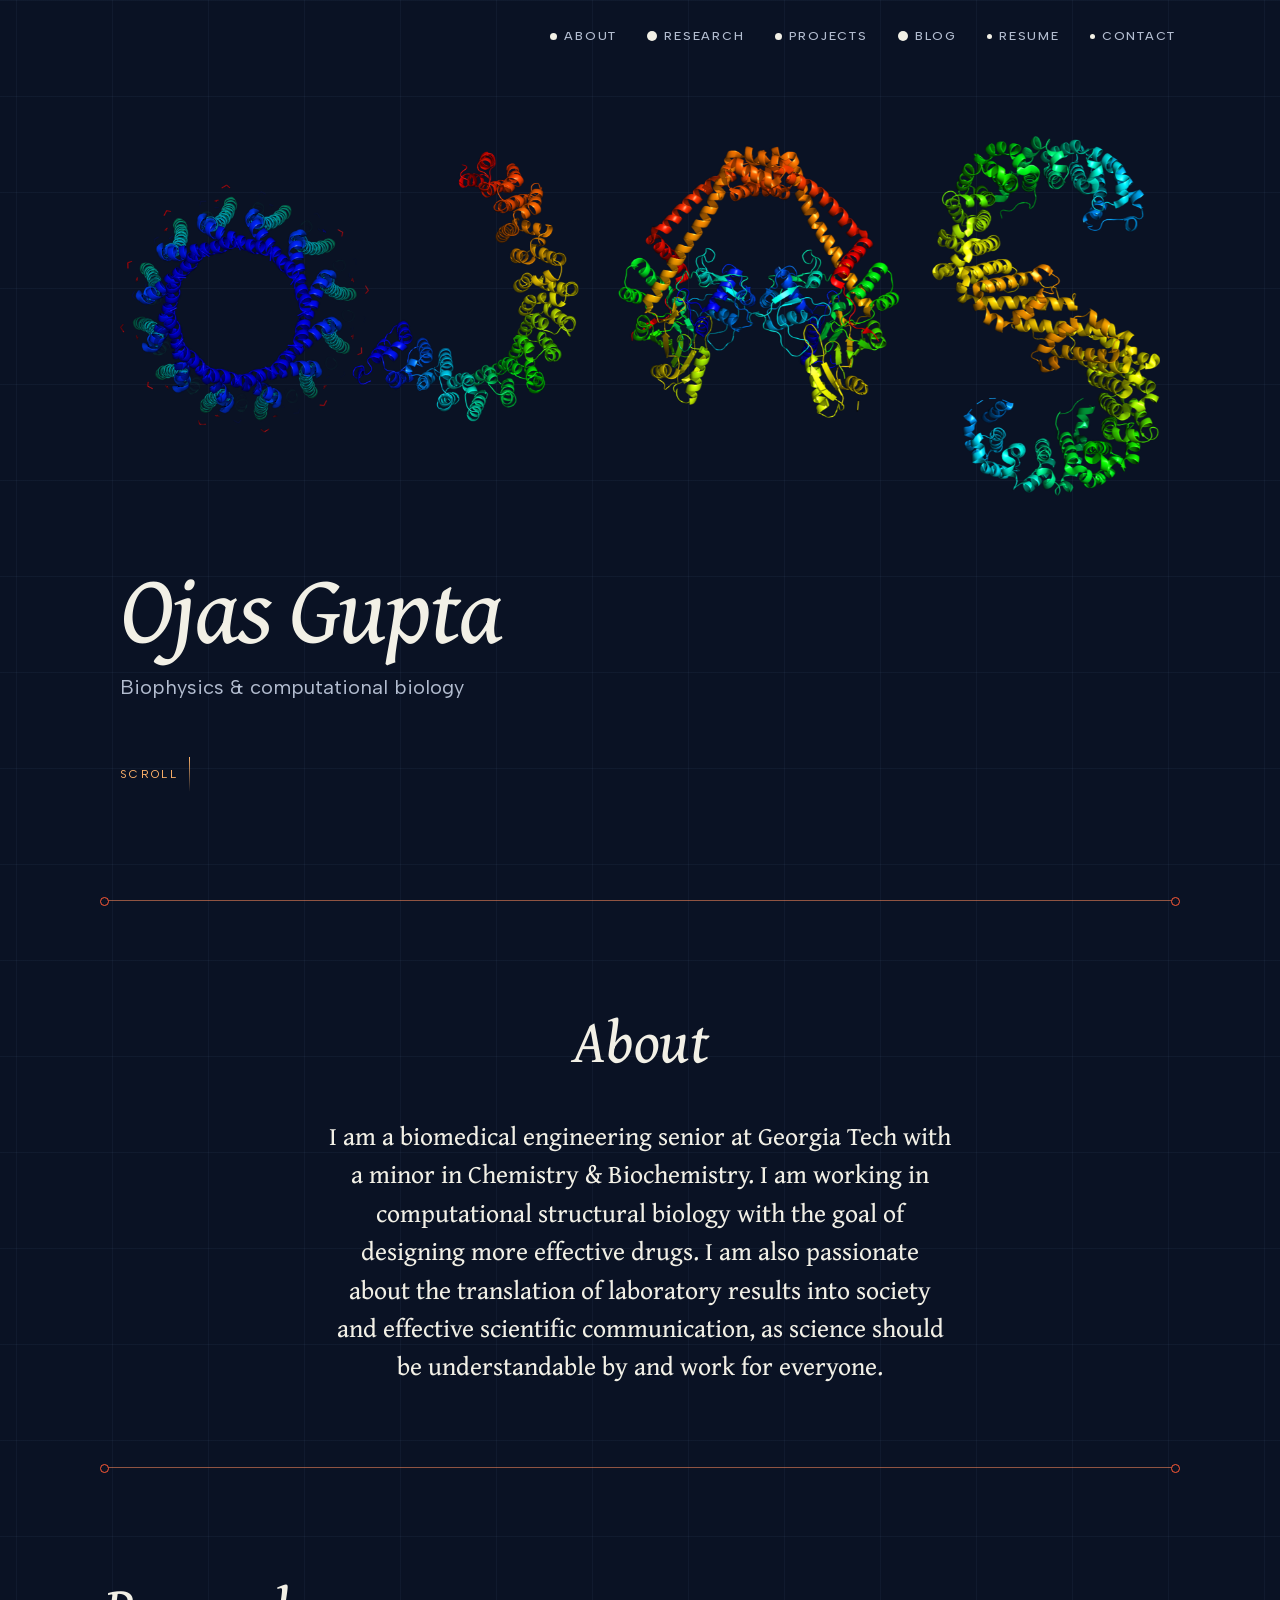
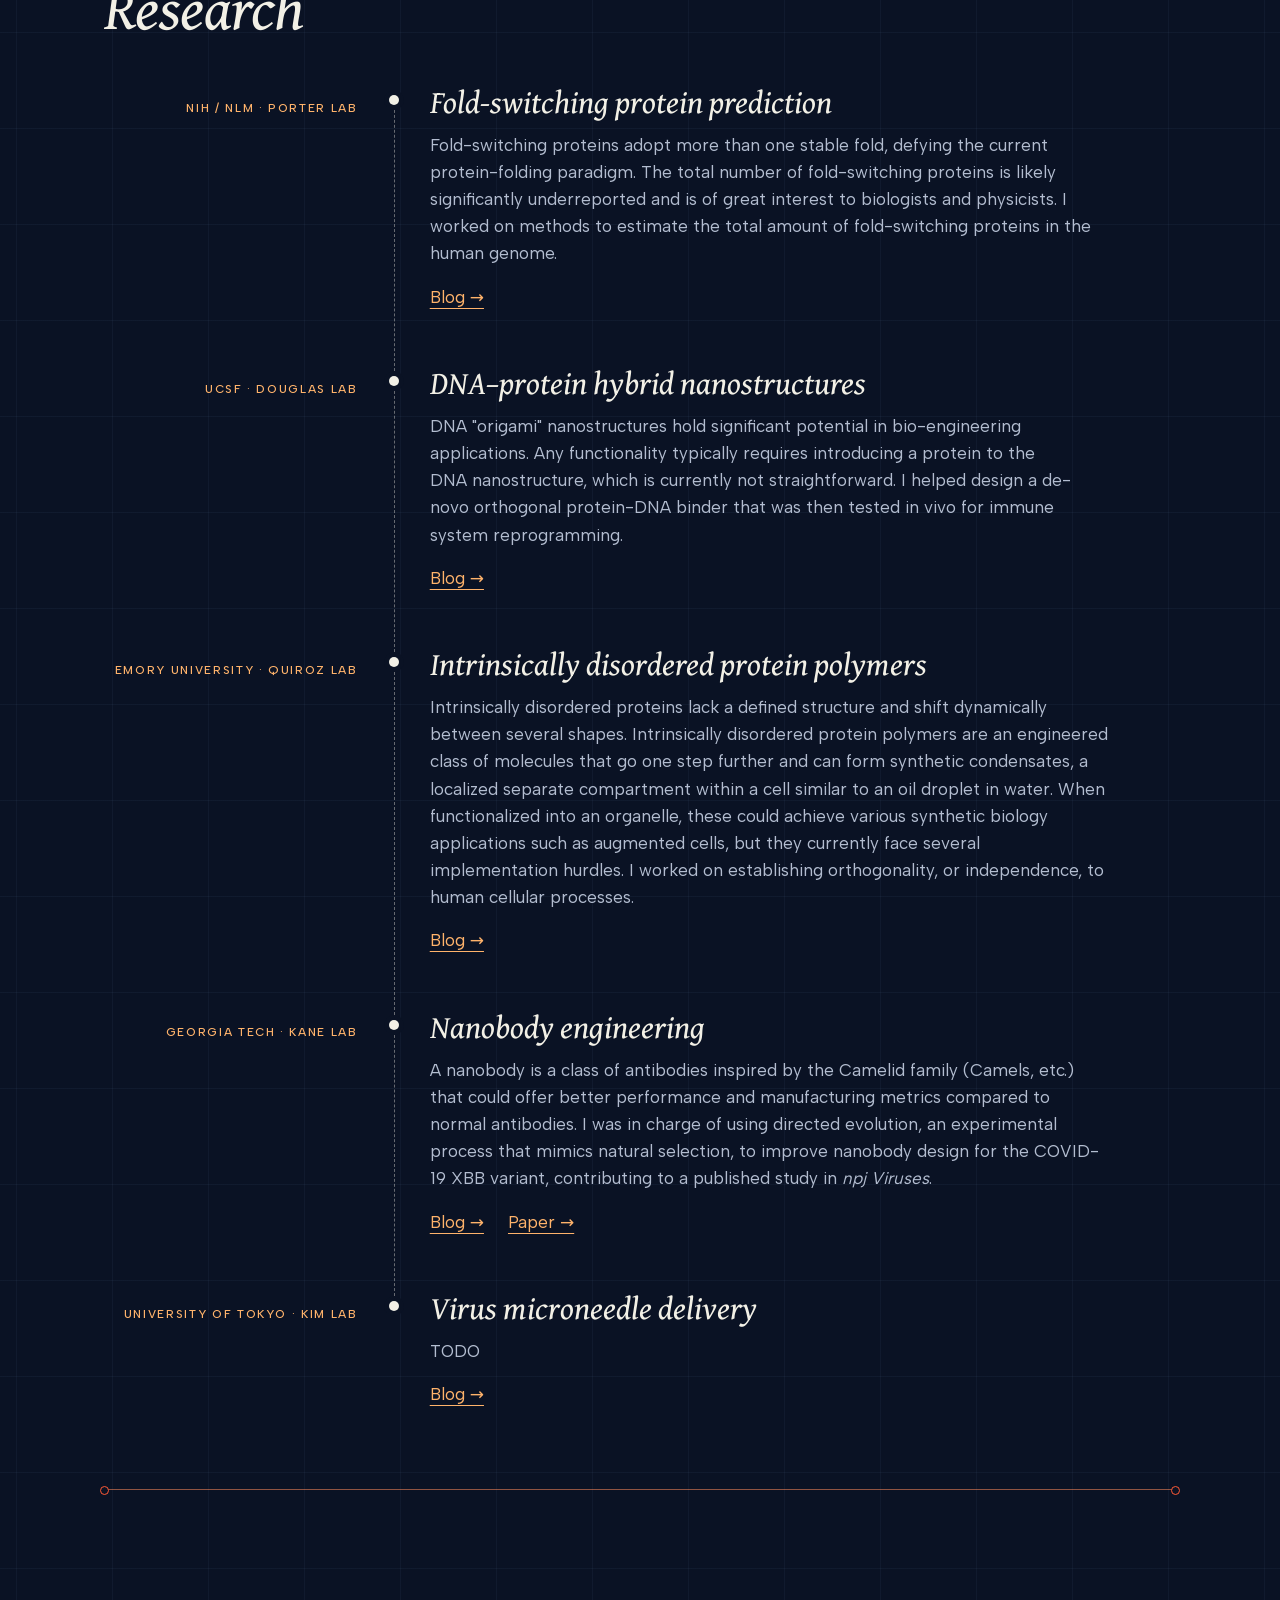
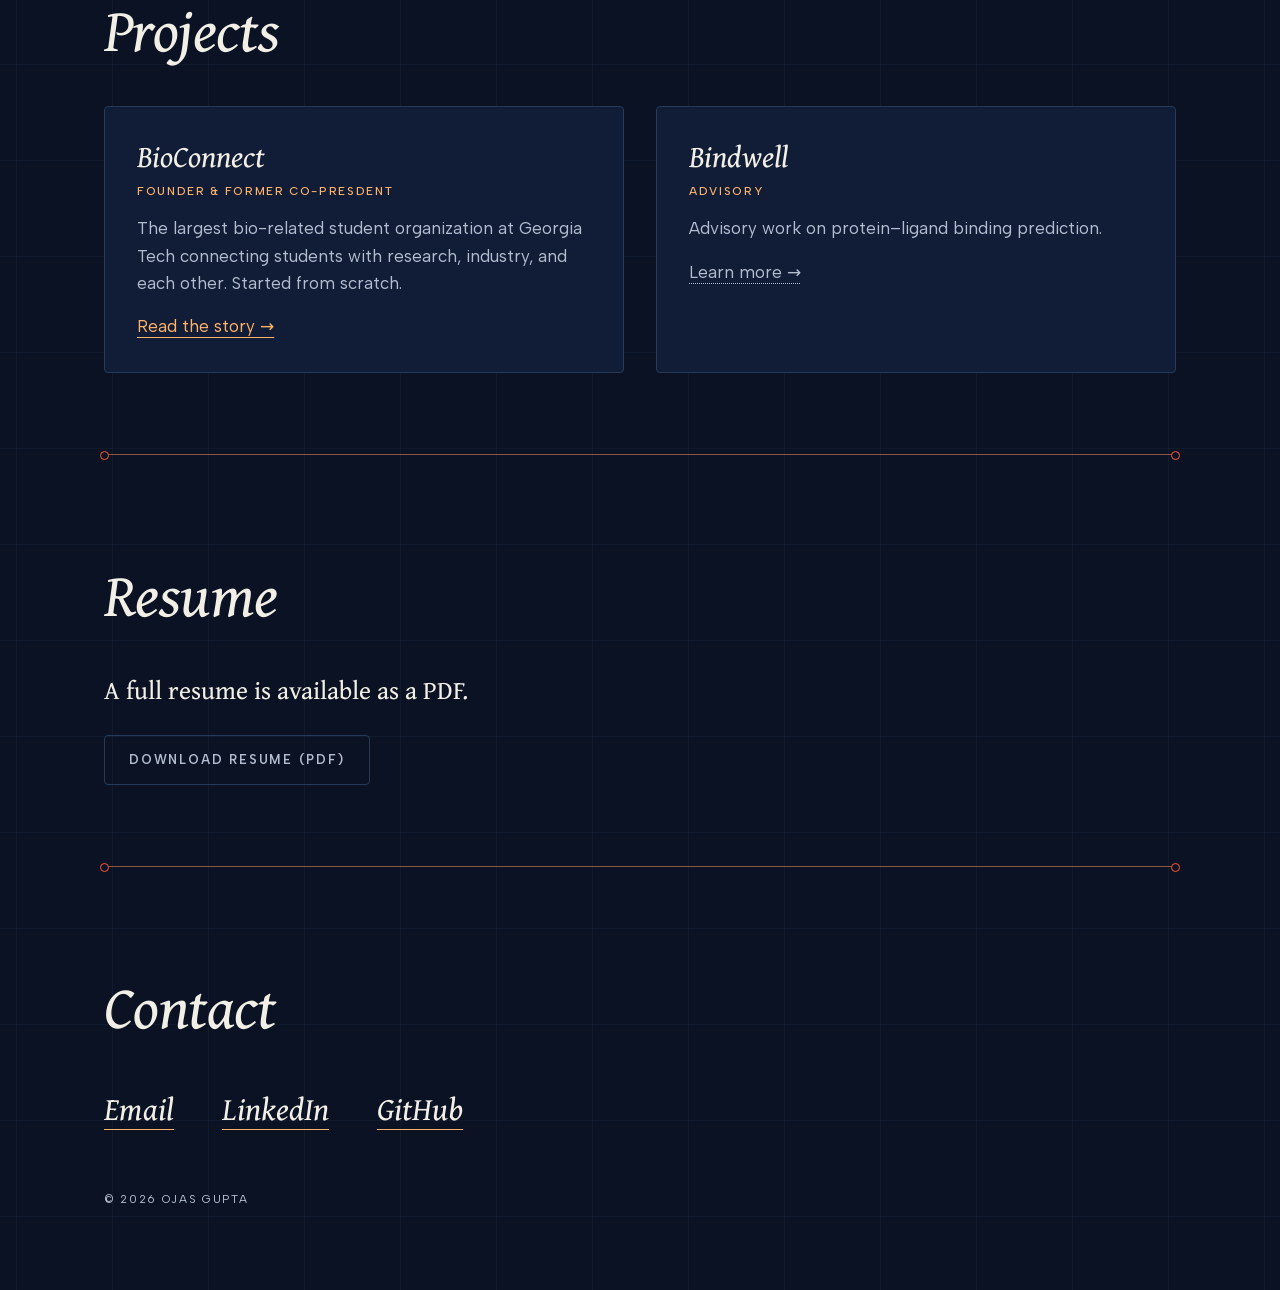
==== commit 4145ac08: "Fixed clicking on home screen" ====
--- a/index.html
+++ b/index.html
@@ -5,7 +5,7 @@
   <meta name="viewport" content="width=device-width, initial-scale=1" />
   <title>Ojas Gupta</title>
   <meta name="description" content="Ojas Gupta — computational structural biology & protein machine learning." />
-  <link rel="stylesheet" href="css/style.css?v=14" />
+  <link rel="stylesheet" href="css/style.css?v=18" />
   <script>
     /* Intro: hide the wordmark until main.js plays the denoising field.
        Plays on a fresh arrival and on every refresh. Skipped when arriving
@@ -70,11 +70,6 @@
       decoding="async"
       src="assets/images/ojas.png?v=1"
     />
-    <!-- Hover a letter (desktop) to see which protein it is. -->
-    <span class="brand__spot" style="left:-1%;width:25%" aria-hidden="true"><span class="brand__note">Cytolysin A, a bacterial toxin</span></span>
-    <span class="brand__spot" style="left:22.5%;width:23%" aria-hidden="true"><span class="brand__note">Protein phosphatase 2A, PR65/A subunit</span></span>
-    <span class="brand__spot" style="left:47.5%;width:28.5%" aria-hidden="true"><span class="brand__note">DNA gyrase reaction core</span></span>
-    <span class="brand__spot" style="left:77%;width:24%" aria-hidden="true"><span class="brand__note">Transportin-1, nuclear import</span></span>
   </a>
 
   <!-- ============================================================
@@ -257,6 +252,6 @@
 
   </main>
 
-  <script src="js/main.js?v=9" defer></script>
+  <script src="js/main.js?v=17" defer></script>
 </body>
 </html>
--- a/css/style.css
+++ b/css/style.css
@@ -183,49 +183,6 @@
   display: block;
 }
 
-/* Catalogue labels over each letter (home page, undocked only). */
-.brand__tag,
-.brand__spot { position: absolute; }
-.brand.is-docked .brand__tag,
-.brand.is-docked .brand__spot { display: none; }
-
-.brand__tag {
-  bottom: calc(100% + 0.5rem);
-  transform: translateX(-50%);
-  font-size: clamp(0.62rem, 1.1vw, 0.76rem);
-  font-weight: 500;
-  letter-spacing: 0.16em;
-  color: var(--amber);
-  white-space: nowrap;
-  opacity: var(--tag-o, 1);
-  pointer-events: none;
-}
-.brand__spot {
-  top: -4%;
-  bottom: -4%;
-  border-radius: 50%;
-  border: 1.5px solid transparent;
-  transition: border-color 0.25s ease;
-}
-.brand__note {
-  position: absolute;
-  top: calc(100% + 0.7rem);
-  left: 50%;
-  transform: translateX(-50%);
-  font-family: var(--serif);
-  font-style: italic;
-  font-size: 1.05rem;
-  color: var(--chalk);
-  white-space: nowrap;
-  opacity: 0;
-  transition: opacity 0.25s ease;
-  pointer-events: none;
-}
-@media (hover: hover) and (min-width: 900px) {
-  .brand__spot:hover { border-color: var(--red); }
-  .brand__spot:hover .brand__note { opacity: 1; }
-}
-
 /* =============================================================
    HERO
    ============================================================= */
@@ -285,9 +242,7 @@
 html.intro-pending .brand__img { opacity: 0; }
 html.intro-pending.intro-reveal .brand__img { opacity: 1; transition: opacity 2.5s ease; }
 html.intro-pending .hero__text,
-html.intro-pending .site-header,
-html.intro-pending .brand__tag { opacity: 0; }
-.brand__tag { transition: opacity 0.7s ease; }
+html.intro-pending .site-header { opacity: 0; }
 .intro-canvas {
   position: fixed;
   inset: 0;
@@ -295,6 +250,7 @@
   height: 100%;
   z-index: 105;
   pointer-events: none;
+  background: var(--sky);            /* plain ground: hides the page's gridlines until the reveal */
   transition: opacity 2.5s ease;
 }
 
@@ -816,6 +772,74 @@
   pointer-events: none;
 }
 .story__done.is-on { opacity: 1; transform: translate(-50%, 0); }
+.story { position: relative; }
+.story__what {
+  position: absolute;
+  top: 3.5%; right: 3%;
+  font: 600 0.7rem var(--sans);
+  letter-spacing: 0.14em;
+  text-transform: uppercase;
+  color: var(--amber);
+  background: #070d1c;
+  border: 1px solid var(--amber);
+  border-radius: 4px;
+  padding: 0.5rem 0.8rem;
+  cursor: pointer;
+  opacity: 0;
+  visibility: hidden;
+  transition: opacity 0.5s ease, visibility 0s linear 0.5s, background-color 0.2s ease, color 0.2s ease;
+}
+.story__what.is-on { opacity: 1; visibility: visible; transition-delay: 0s; }
+.story__what:hover { background: var(--amber); color: var(--sky); }
+.story__info {
+  position: absolute;
+  inset: 0;
+  z-index: 2;
+  overflow-y: auto;
+  background: #070d1c;
+  padding: clamp(1.1rem, 4vw, 2.25rem);
+  font-family: var(--serif);
+  font-size: clamp(0.98rem, 1.9vw, 1.12rem);
+  line-height: 1.55;
+  animation: story-info-in 0.35s var(--ease);
+}
+.story__info[hidden] { display: none; }
+@keyframes story-info-in { from { opacity: 0; transform: translateY(8px); } }
+@media (prefers-reduced-motion: reduce) { .story__info { animation: none; } }
+.story__info > * + * { margin-top: 1rem; }
+.story__info h3 { font-style: italic; font-weight: 400; font-size: 1.5em; padding-right: 5.5rem; }
+.story__info-close {
+  position: sticky;
+  top: 0;
+  float: right;
+  font: 600 0.7rem var(--sans);
+  letter-spacing: 0.14em;
+  text-transform: uppercase;
+  color: var(--chalk);
+  background: #070d1c;
+  border: 1px solid var(--red);
+  border-radius: 4px;
+  padding: 0.5rem 0.8rem;
+  cursor: pointer;
+}
+.story__info-close:hover { border-color: var(--amber); color: var(--amber); }
+.story__bins {
+  list-style: none;
+  padding: 0;
+  display: flex;
+  flex-wrap: wrap;
+  gap: 0.5rem 1.4rem;
+  font-family: var(--sans);
+  font-size: 0.86rem;
+  color: var(--dim);
+}
+.story__bins li { display: flex; align-items: center; gap: 0.5rem; }
+.story__bins i { width: 1.1rem; height: 1.1rem; border: 1px solid var(--chart); }
+.story__examples { display: grid; gap: 1.25rem; grid-template-columns: repeat(auto-fit, minmax(15rem, 1fr)); }
+.story__examples figure { margin: 0; }
+.story__examples canvas { display: block; width: 100%; aspect-ratio: 5 / 2; }
+.story__examples figcaption { margin-top: 0.6rem; font-family: var(--sans); font-size: 0.86rem; line-height: 1.5; color: var(--dim); }
+
 .story__panel {
   border-top: 1px solid var(--chart);
   padding: clamp(1rem, 3vw, 1.5rem) clamp(1rem, 3vw, 1.75rem);
